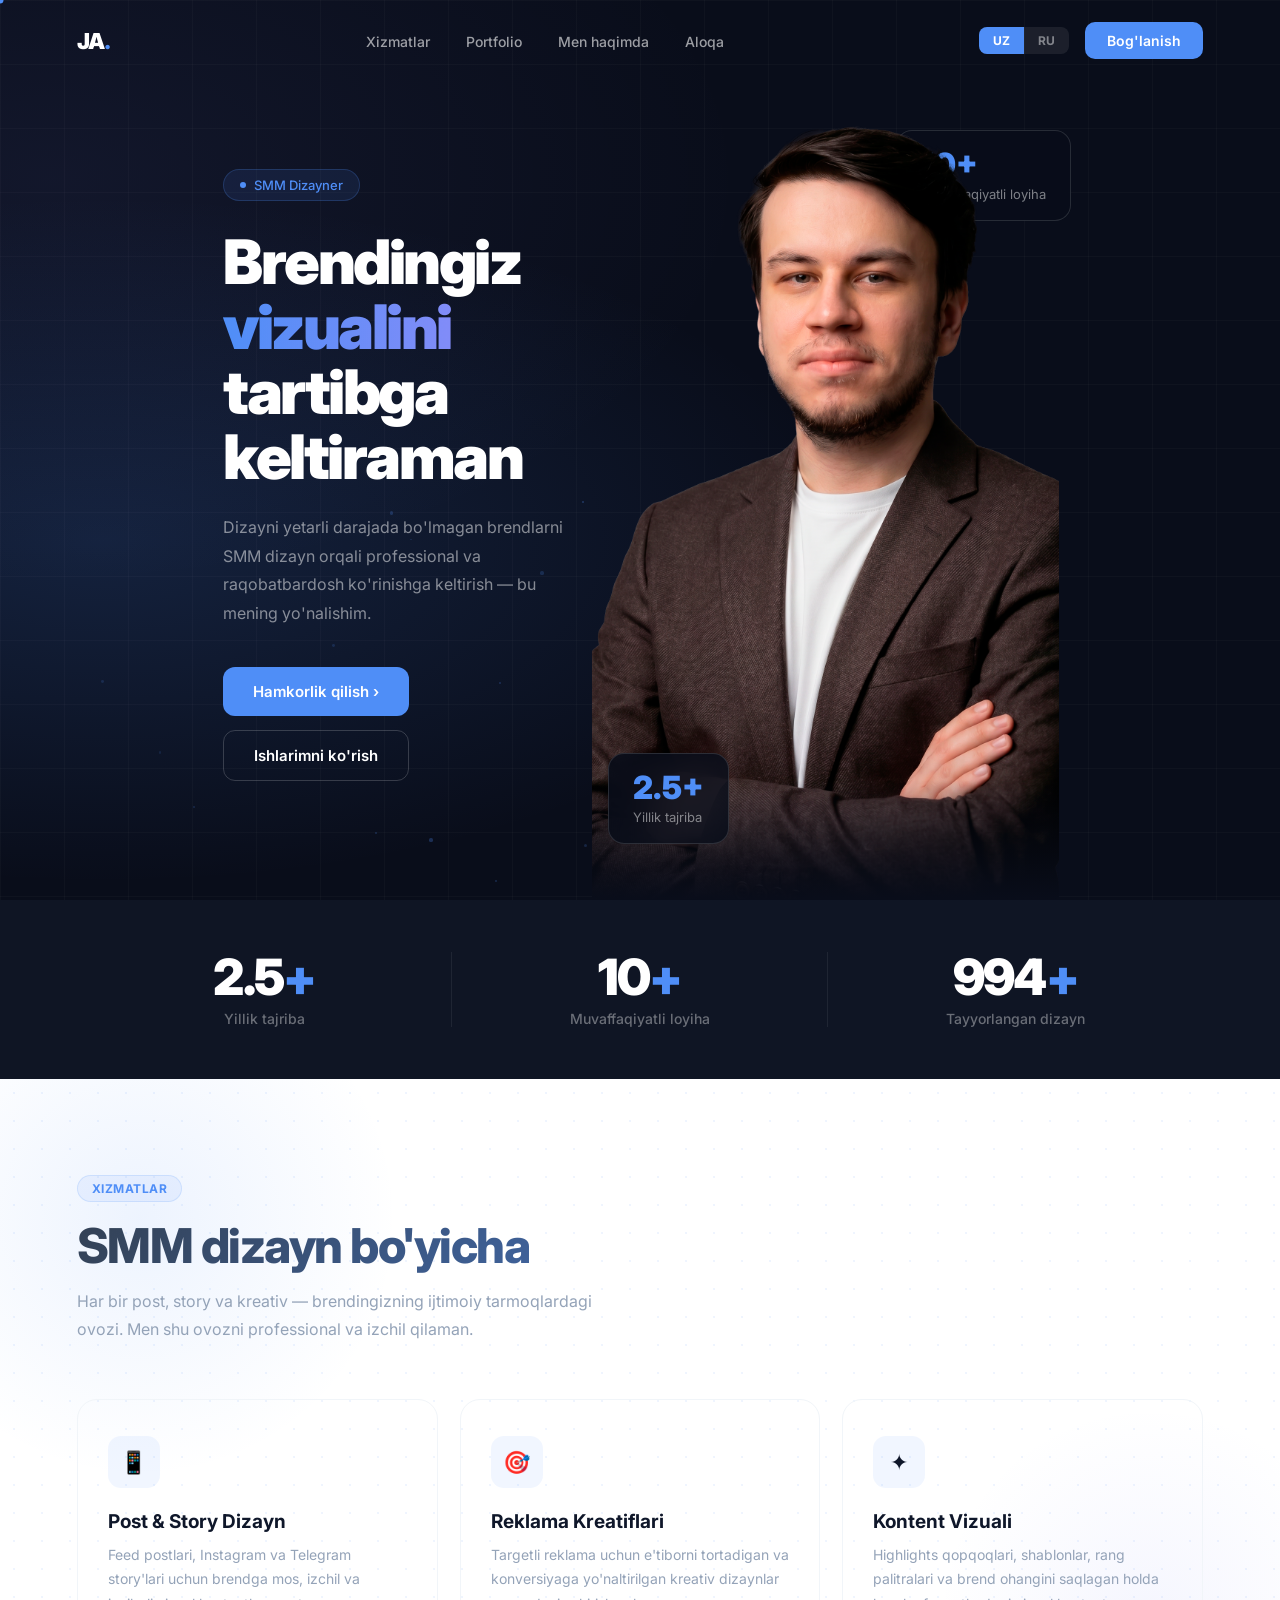
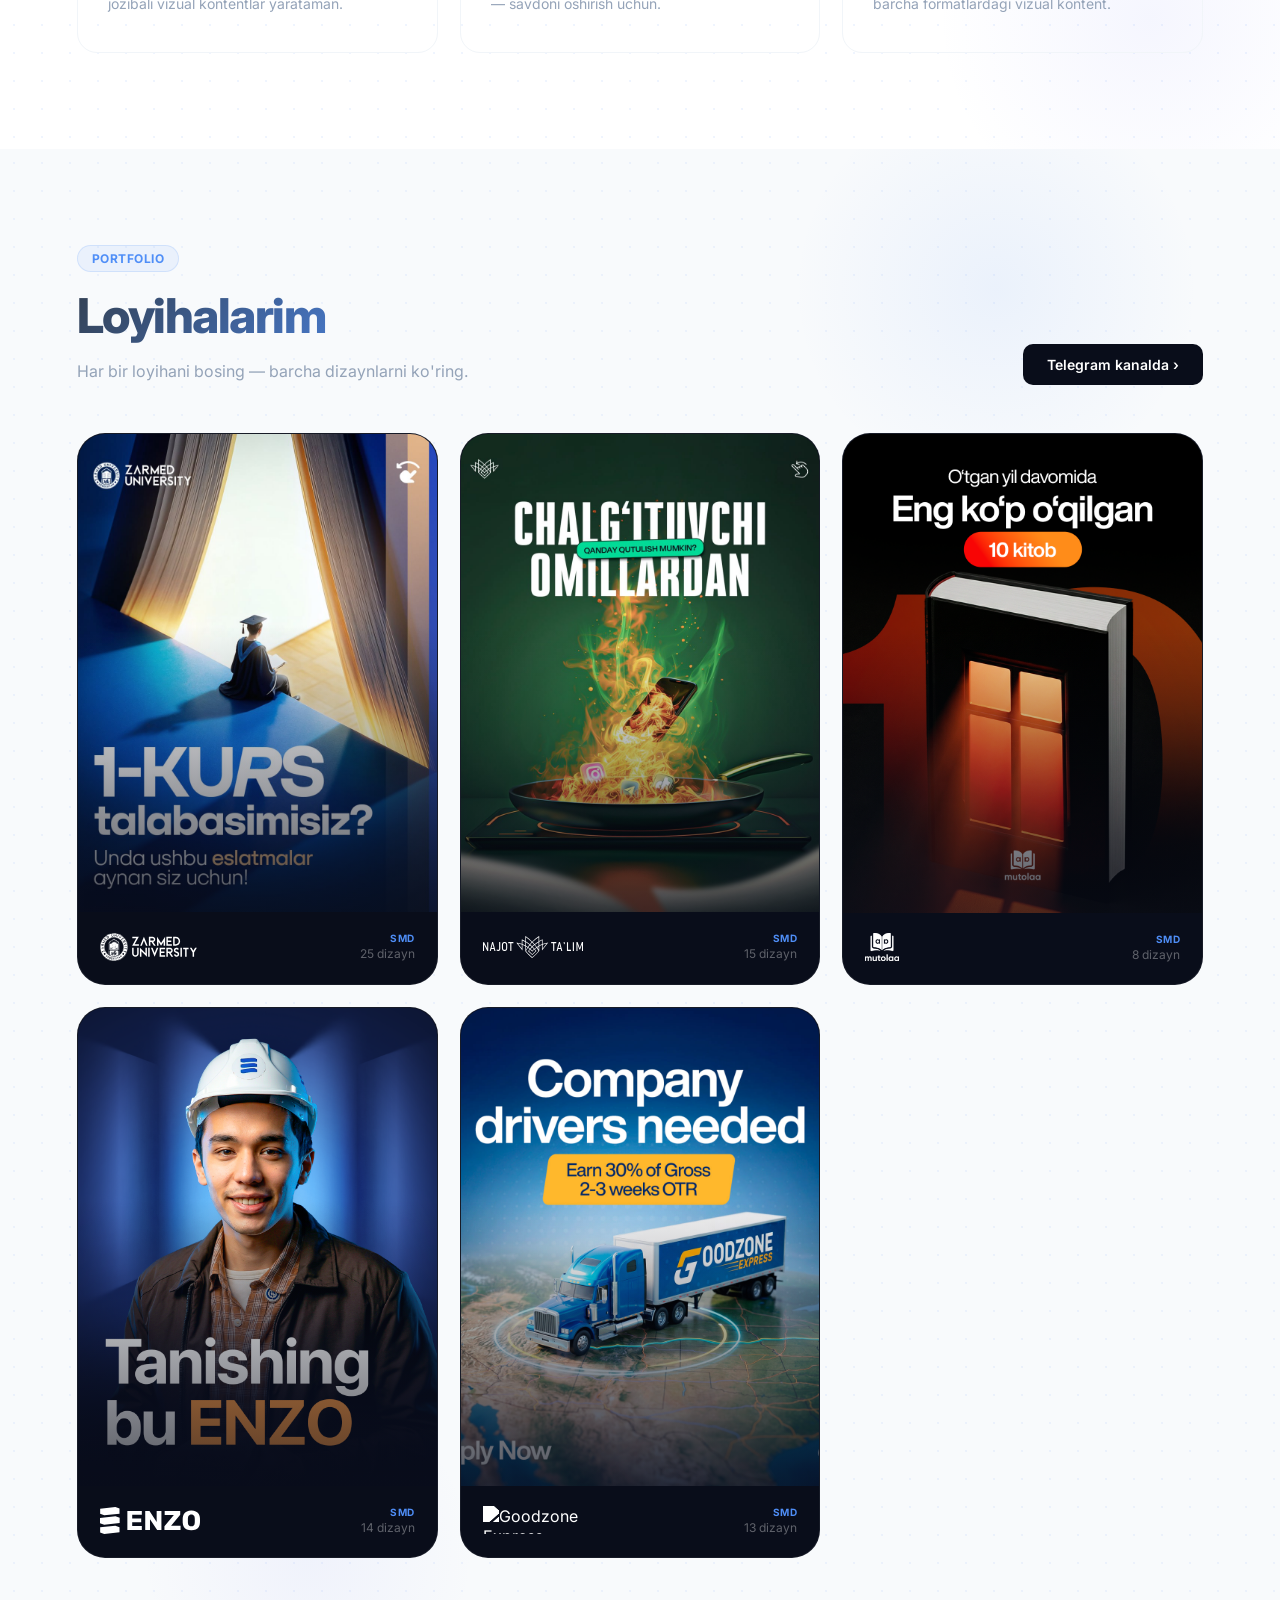
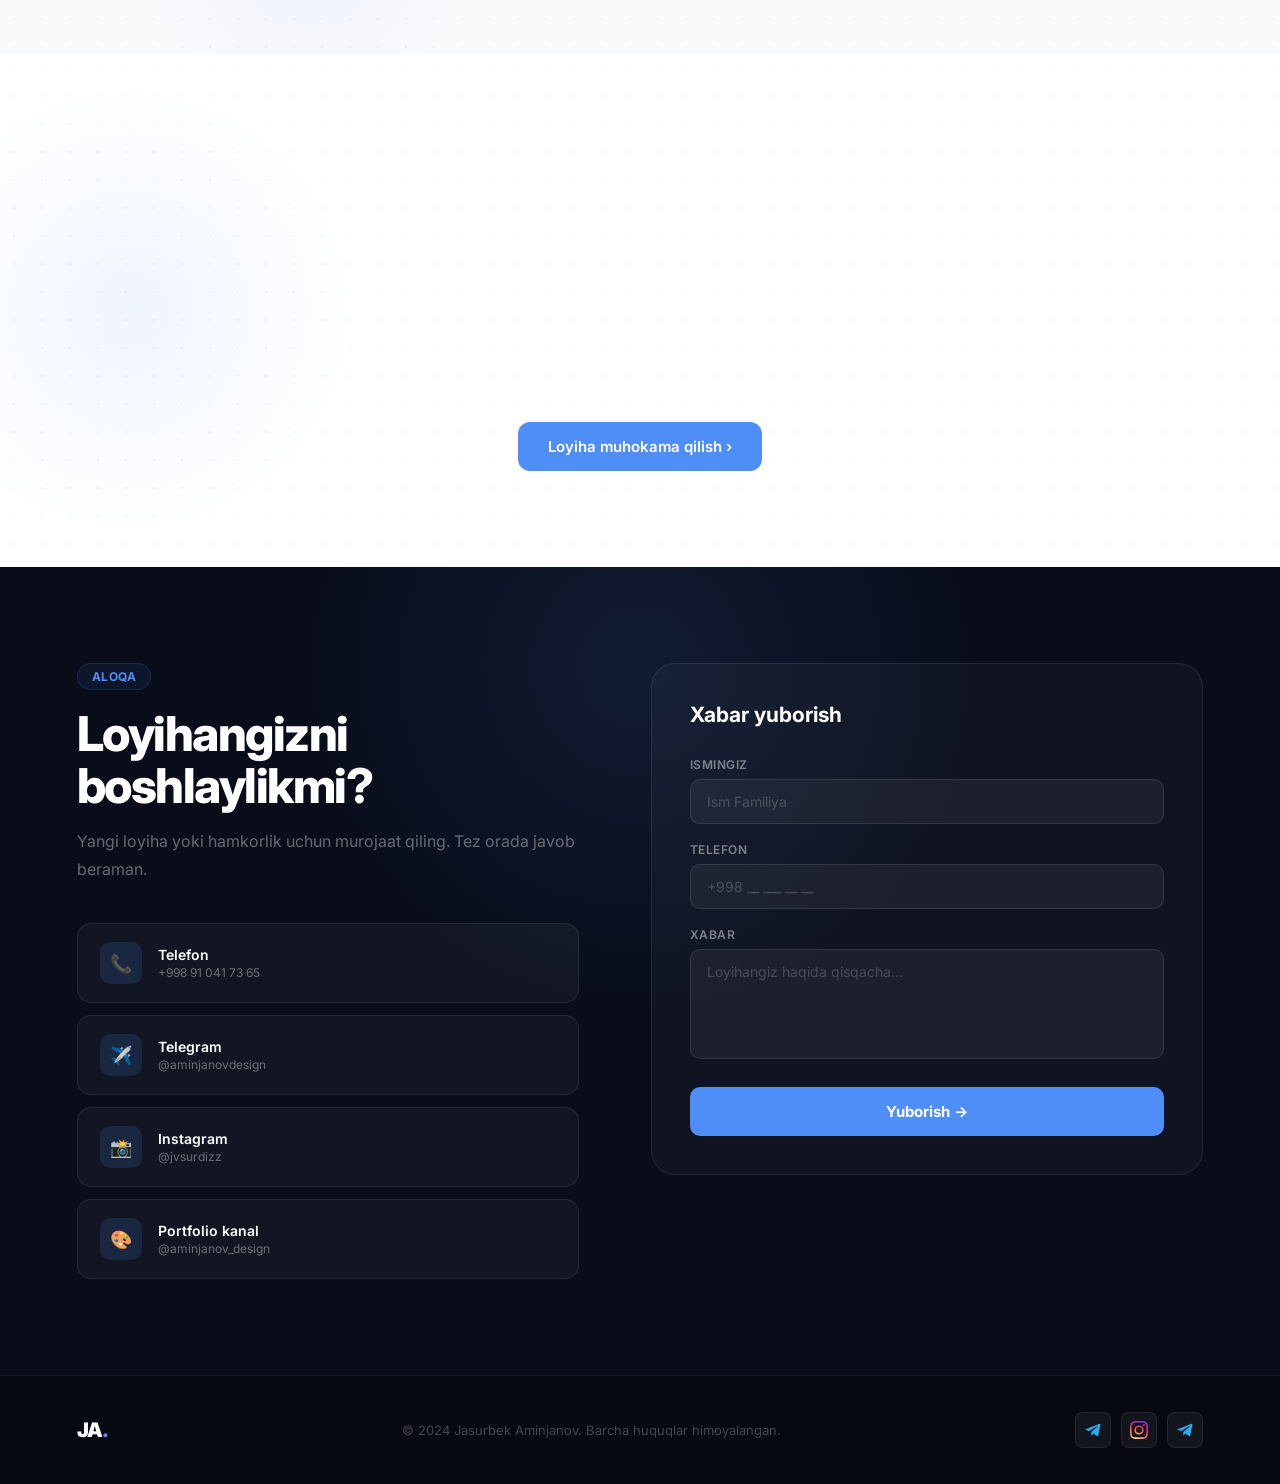
==== index.html @ 71254a17 "Initial commit" ====
<!DOCTYPE html>
<html lang="uz">
<head>
  <meta charset="UTF-8">
  <meta name="viewport" content="width=device-width, initial-scale=1.0">
  <title>Jasurbek Aminjanov — SMM Dizayner</title>
  <meta name="description" content="Jasurbek Aminjanov — SMM dizayn mutaxassisi. Brendingizning vizual sifatini professional bosqichga olib chiqaman.">
  <link rel="preconnect" href="https://fonts.googleapis.com">
  <link rel="preconnect" href="https://fonts.gstatic.com" crossorigin>
  <link href="https://fonts.googleapis.com/css2?family=Inter:wght@300;400;500;600;700;800;900&display=swap" rel="stylesheet">
  <style>
    *, *::before, *::after { margin: 0; padding: 0; box-sizing: border-box; }
    :root {
      --dark:   #090d1a;
      --dark2:  #0f1524;
      --dark3:  #1a2035;
      --acc:    #4f8ef7;
      --acc2:   #818cf8;
      --white:  #ffffff;
      --g50:    #f8fafc;
      --g100:   #f1f5f9;
      --g300:   #cbd5e1;
      --g400:   #94a3b8;
      --g600:   #475569;
      --g900:   #0f172a;
    }
    html { scroll-behavior: smooth; }
    body { font-family: 'Inter', sans-serif; background: var(--white); color: var(--g900); overflow-x: hidden; cursor: none; }

    /* ── CUSTOM CURSOR ── */
    .cursor-dot {
      position: fixed; width: 7px; height: 7px;
      background: var(--acc); border-radius: 50%;
      pointer-events: none; z-index: 999999;
      transform: translate(-50%,-50%);
      transition: transform .12s, opacity .2s;
    }
    .cursor-ring {
      position: fixed; width: 30px; height: 30px;
      border: 1.5px solid rgba(79,142,247,.65); border-radius: 50%;
      pointer-events: none; z-index: 999998;
      transform: translate(-50%,-50%);
      transition: width .35s cubic-bezier(.23,1,.32,1), height .35s cubic-bezier(.23,1,.32,1),
                  border-color .35s, background .35s;
    }
    .cursor-ring.hov   { width:52px; height:52px; border-color:var(--acc); background:rgba(79,142,247,.07); }
    .cursor-ring.click { width:18px; height:18px; background:rgba(79,142,247,.2); }
    .cursor-dot.hide,.cursor-ring.hide { opacity:0; }

    /* ── NAV ── */
    nav {
      position: fixed; top:0; left:0; right:0; z-index:1000;
      padding: 22px 6%; display:flex; justify-content:space-between; align-items:center;
      transition: all .35s;
    }
    nav.sc { background:rgba(9,13,26,.95); backdrop-filter:blur(24px); padding:14px 6%; border-bottom:1px solid rgba(255,255,255,.06); }
    .nav-logo { font-size:22px; font-weight:900; color:#fff; text-decoration:none; letter-spacing:-1px; }
    .nav-logo span { color:var(--acc); }
    .nav-links { display:flex; gap:36px; list-style:none; }
    .nav-links a { color:rgba(255,255,255,.6); text-decoration:none; font-size:14px; font-weight:500; transition:color .3s; cursor:none; }
    .nav-links a:hover { color:#fff; }
    .nav-r { display:flex; align-items:center; gap:16px; }
    .lw { display:flex; background:rgba(255,255,255,.08); border-radius:8px; overflow:hidden; }
    .lb { padding:6px 14px; font-size:12px; font-weight:700; color:rgba(255,255,255,.45); border:none; background:none; cursor:none; font-family:inherit; transition:all .3s; }
    .lb.on { background:var(--acc); color:#fff; }
    .nav-cta { padding:10px 22px; background:var(--acc); color:#fff; border:none; border-radius:10px; font-size:14px; font-weight:600; cursor:none; text-decoration:none; transition:all .3s; font-family:inherit; }
    .nav-cta:hover { background:#3b7de8; transform:translateY(-1px); }

    /* ── HERO ── */
    .hero {
      min-height: 100vh; background: var(--dark);
      position: relative; overflow: hidden;
      display: flex; align-items: stretch;
      justify-content: flex-start;
      padding-left: 4%;
    }
    .hglow {
      position: absolute; inset: 0; pointer-events: none; z-index: 0;
      background: radial-gradient(ellipse at 8% 60%, rgba(79,142,247,.16) 0%, transparent 45%),
                  radial-gradient(ellipse at 4% 20%, rgba(129,140,248,.08) 0%, transparent 40%);
      animation: glowShift 8s ease-in-out infinite alternate;
    }
    @keyframes glowShift { 0%{opacity:1} 100%{opacity:.7} }
    .hgrid {
      position: absolute; inset: 0; pointer-events: none; z-index: 0;
      background-image: linear-gradient(rgba(255,255,255,.022) 1px, transparent 1px),
                        linear-gradient(90deg, rgba(255,255,255,.022) 1px, transparent 1px);
      background-size: 64px 64px;
      animation: gridPan 30s linear infinite;
    }
    @keyframes gridPan { 0%{background-position:0 0} 100%{background-position:64px 64px} }

    /* Hero LEFT — text side */
    .hero-left {
      flex: 0 0 44%;
      position: relative; z-index: 3;
      display: flex; align-items: center;
      padding: 130px 2% 80px 14%;
    }
    .hero-text { position: relative; z-index: 3; width: 100%; }

    .hbadge {
      display: inline-flex; align-items: center; gap: 8px;
      padding: 7px 16px; background: rgba(79,142,247,.1);
      border: 1px solid rgba(79,142,247,.22); border-radius: 100px;
      color: var(--acc); font-size: 13px; font-weight: 500; margin-bottom: 28px;
      animation: badgeIn .8s cubic-bezier(.23,1,.32,1) both;
    }
    @keyframes badgeIn { from{opacity:0;transform:translateY(-14px)} to{opacity:1;transform:translateY(0)} }
    .hbadge .dot { width:6px; height:6px; background:var(--acc); border-radius:50%; animation:blink 2s infinite; }
    @keyframes blink { 0%,100%{opacity:1} 50%{opacity:.35} }

    .htitle {
      font-size: clamp(38px, 4.8vw, 70px); font-weight: 900; color: #fff;
      line-height: 1.06; letter-spacing: -2.5px; margin-bottom: 24px;
      animation: titleIn 1s cubic-bezier(.23,1,.32,1) .15s both;
    }
    @keyframes titleIn { from{opacity:0;transform:translateY(24px)} to{opacity:1;transform:translateY(0)} }
    .htitle .hl {
      background: linear-gradient(90deg, var(--acc), var(--acc2), var(--acc));
      background-size: 200%; -webkit-background-clip:text; -webkit-text-fill-color:transparent; background-clip:text;
      animation: shimmer 4s linear infinite;
    }
    @keyframes shimmer { 0%{background-position:0%} 100%{background-position:200%} }

    .hsub {
      font-size: 16px; color: rgba(255,255,255,.5); line-height: 1.78;
      max-width: 430px; margin-bottom: 40px;
      animation: titleIn 1s cubic-bezier(.23,1,.32,1) .3s both;
    }
    .hbtns { display:flex; gap:14px; flex-wrap:wrap; animation:titleIn 1s cubic-bezier(.23,1,.32,1) .45s both; }

    .bp { padding:15px 30px; background:var(--acc); color:#fff; border:none; border-radius:12px; font-size:15px; font-weight:600; cursor:none; text-decoration:none; display:inline-flex; align-items:center; gap:8px; transition:all .3s; font-family:inherit; }
    .bp:hover { background:#3b7de8; transform:translateY(-2px); box-shadow:0 16px 40px rgba(79,142,247,.3); }
    .bs { padding:15px 30px; background:transparent; color:#fff; border:1px solid rgba(255,255,255,.18); border-radius:12px; font-size:15px; font-weight:600; cursor:none; text-decoration:none; display:inline-flex; align-items:center; gap:8px; transition:all .3s; font-family:inherit; }
    .bs:hover { border-color:rgba(255,255,255,.45); background:rgba(255,255,255,.04); }

    /* Hero RIGHT — contained photo */
    .hero-right {
      flex: 0 0 38%;
      position: relative;
      animation: photoIn 1.2s cubic-bezier(.23,1,.32,1) .1s both;
      overflow: visible;
    }
    @keyframes photoIn { from{opacity:0;transform:scale(1.03)} to{opacity:1;transform:scale(1)} }

    .hero-right .hr-img {
      position: absolute;
      inset: 14% 0 0 0;
      width: 100%; height: 86%;
      object-fit: cover;
      object-position: top center;
      display: block;
      z-index: 3;
    }
    /* Soft bottom blend */
    .hr-fade-bottom {
      position: absolute; bottom:0; left:0; right:0; height:120px; z-index:3;
      background: linear-gradient(to top, var(--dark) 0%, transparent 100%);
      pointer-events: none;
    }

    /* Floating info cards */
    .fc {
      position: absolute; z-index: 4;
      background: rgba(9,13,26,.88); backdrop-filter:blur(20px);
      border:1px solid rgba(255,255,255,.13); border-radius:16px;
      padding:18px 24px; color:#fff;
    }
    .fc .fn { font-size:32px; font-weight:900; color:var(--acc); line-height:1; }
    .fc .fl { font-size:13px; color:rgba(255,255,255,.48); margin-top:5px; }
    /* fc1 — pastki chap, odam oldida */
    .fc1 { bottom:56px; left:16px; z-index:4; animation:fcFloat 5s ease-in-out infinite; }
    /* fc2 — odam orqasida, o'ng tomonda */
    .fc2 { top:130px; right:-12px; z-index:2; animation:fcFloat 5s ease-in-out 2.5s infinite; }
    @keyframes fcFloat { 0%,100%{transform:translateY(0)} 50%{transform:translateY(-10px)} }

    /* Particles */
    .hparticle { position:absolute; border-radius:50%; pointer-events:none; z-index:1; background:var(--acc); animation:particleFloat linear infinite; }
    @keyframes particleFloat { 0%{transform:translateY(0);opacity:.35} 50%{transform:translateY(-60px);opacity:.1} 100%{transform:translateY(-110px);opacity:0} }

    /* ── STATS ── */
    .stats { background:var(--dark2); padding:52px 6%; }
    .stats-in { max-width:1360px; margin:0 auto; display:grid; grid-template-columns:repeat(3,1fr); gap:0; text-align:center; }
    .st { border-right:1px solid rgba(255,255,255,.07); padding:0 20px; }
    .st:last-child { border-right:none; }
    .stn { font-size:50px; font-weight:900; color:#fff; letter-spacing:-2px; line-height:1; }
    .stn span { color:var(--acc); }
    .stl { font-size:14px; color:rgba(255,255,255,.38); margin-top:8px; font-weight:500; }

    /* ── SECTION BASE ── */
    .stag { display:inline-block; padding:5px 14px; background:rgba(79,142,247,.08); color:var(--acc); border-radius:100px; font-size:12px; font-weight:700; margin-bottom:18px; border:1px solid rgba(79,142,247,.16); text-transform:uppercase; letter-spacing:.5px; }
    .stitle { font-size:clamp(28px,3.8vw,48px); font-weight:800; color:var(--g900); letter-spacing:-1.5px; line-height:1.1; margin-bottom:14px; }
    .ssub { font-size:16px; color:var(--g400); max-width:520px; line-height:1.75; margin-bottom:56px; }

    /* Gradient headings on light sections */
    .services .stitle,
    .portfolio .stitle,
    .about .stitle {
      background: linear-gradient(130deg, #334155 0%, var(--acc) 100%);
      -webkit-background-clip: text; -webkit-text-fill-color: transparent; background-clip: text;
      display: block;
    }

    /* ── SERVICES ── */
    .services {
      padding:96px 6%; position:relative; overflow:hidden;
      background-color: var(--white);
      background-image: radial-gradient(rgba(79,142,247,.09) 1px, transparent 1px);
      background-size: 28px 28px;
    }
    .services::before {
      content:''; position:absolute; top:-140px; left:-140px; pointer-events:none;
      width:560px; height:560px; border-radius:50%;
      background:radial-gradient(circle, rgba(79,142,247,.1) 0%, transparent 65%);
      animation:lightOrb 14s ease-in-out infinite alternate;
    }
    .services::after {
      content:''; position:absolute; bottom:-100px; right:-100px; pointer-events:none;
      width:460px; height:460px; border-radius:50%;
      background:radial-gradient(circle, rgba(129,140,248,.08) 0%, transparent 65%);
      animation:lightOrb 14s ease-in-out 5s infinite alternate-reverse;
    }
    @keyframes lightOrb { 0%{transform:translate(0,0)} 100%{transform:translate(28px,18px)} }
    .svc-in { max-width:1360px; margin:0 auto; position:relative; z-index:1; }
    .svc-grid { display:grid; grid-template-columns:repeat(3,1fr); gap:22px; }
    .svc-card { padding:36px 30px; border:1px solid var(--g100); border-radius:20px; position:relative; overflow:hidden; transition:all .35s; }
    .svc-card::after { content:''; position:absolute; top:0; left:0; right:0; height:3px; background:linear-gradient(90deg,var(--acc),var(--acc2)); opacity:0; transition:opacity .35s; }
    .svc-card:hover { border-color:var(--g300); transform:translateY(-5px); box-shadow:0 24px 64px rgba(0,0,0,.07); }
    .svc-card:hover::after { opacity:1; }
    .svc-icon { width:52px; height:52px; border-radius:13px; background:rgba(79,142,247,.08); display:flex; align-items:center; justify-content:center; margin-bottom:22px; font-size:22px; }
    .svc-name { font-size:19px; font-weight:700; color:var(--g900); margin-bottom:10px; }
    .svc-desc { font-size:14px; color:var(--g400); line-height:1.75; }

    /* ── PORTFOLIO ── */
    .portfolio {
      padding:96px 6%; position:relative; overflow:hidden;
      background-color: var(--g50);
      background-image: radial-gradient(rgba(79,142,247,.08) 1px, transparent 1px);
      background-size: 28px 28px;
    }
    .portfolio::before {
      content:''; position:absolute; top:-80px; right:5%; pointer-events:none;
      width:440px; height:440px; border-radius:50%;
      background:radial-gradient(circle, rgba(79,142,247,.08) 0%, transparent 65%);
      animation:lightOrb 16s ease-in-out 2s infinite alternate;
    }
    .portfolio::after {
      content:''; position:absolute; bottom:-80px; left:10%; pointer-events:none;
      width:360px; height:360px; border-radius:50%;
      background:radial-gradient(circle, rgba(129,140,248,.07) 0%, transparent 65%);
      animation:lightOrb 16s ease-in-out 7s infinite alternate-reverse;
    }
    .port-in { max-width:1360px; margin:0 auto; position:relative; z-index:1; }
    .port-head { display:flex; justify-content:space-between; align-items:flex-end; margin-bottom:48px; flex-wrap:wrap; gap:20px; }
    .port-head .ssub { margin-bottom:0; }
    .port-ext { display:inline-flex; align-items:center; gap:8px; padding:12px 24px; background:var(--dark); color:#fff; border-radius:10px; text-decoration:none; font-size:14px; font-weight:600; transition:all .3s; white-space:nowrap; cursor:none; }
    .port-ext:hover { background:var(--acc); transform:translateY(-2px); }
    .proj-grid { display:grid; grid-template-columns:repeat(3,1fr); gap:22px; }
    .proj-card { background:var(--dark); border-radius:28px; overflow:hidden; cursor:none; transition:all .35s; border:1px solid rgba(255,255,255,.06); display:flex; flex-direction:column; }
    .proj-card:hover { transform:translateY(-6px); box-shadow:0 28px 70px rgba(0,0,0,.25); border-color:rgba(79,142,247,.25); }
    .proj-thumb { width:100%; aspect-ratio:3/4; overflow:hidden; position:relative; background:var(--dark3); }
    .proj-thumb img { width:100%; height:100%; object-fit:cover; transition:transform .5s; }
    .proj-card:hover .proj-thumb img { transform:scale(1.06); }
    .proj-thumb-overlay { position:absolute; inset:0; background:linear-gradient(to top,rgba(9,13,26,.7) 0%,transparent 60%); }
    .proj-info { padding:20px 22px 22px; display:flex; align-items:center; justify-content:space-between; }
    .proj-logo-wrap { display:flex; align-items:center; gap:12px; flex:1; min-width:0; }
    .proj-logo-img { height:28px; width:auto; max-width:100px; object-fit:contain; filter:brightness(0) invert(1); flex-shrink:0; }
    .proj-logo-txt { font-size:13px; font-weight:800; color:#fff; letter-spacing:.5px; text-transform:uppercase; }
    .proj-meta { text-align:right; flex-shrink:0; }
    .proj-cat { font-size:10px; font-weight:700; color:var(--acc); text-transform:uppercase; letter-spacing:.5px; }
    .proj-count { font-size:12px; color:rgba(255,255,255,.35); margin-top:2px; }
    .proj-view-btn { position:absolute; top:50%; left:50%; transform:translate(-50%,-50%) scale(0); background:rgba(255,255,255,.15); backdrop-filter:blur(12px); border:1.5px solid rgba(255,255,255,.35); color:#fff; padding:12px 28px; border-radius:50px; font-size:14px; font-weight:700; transition:all .3s; white-space:nowrap; pointer-events:none; letter-spacing:.3px; }
    .proj-card:hover .proj-view-btn { transform:translate(-50%,-50%) scale(1); }

    /* ── MODAL ── */
    .modal-overlay { position:fixed; inset:0; z-index:9000; background:rgba(5,8,18,.97); backdrop-filter:blur(8px); display:none; flex-direction:column; overflow:hidden; }
    .modal-overlay.open { display:flex; }
    .modal-header { display:flex; align-items:center; justify-content:space-between; padding:20px 32px; border-bottom:1px solid rgba(255,255,255,.07); flex-shrink:0; background:rgba(9,13,26,.9); }
    .modal-logo-wrap { display:flex; align-items:center; gap:16px; }
    .modal-logo-img { height:32px; width:auto; max-width:140px; object-fit:contain; filter:brightness(0) invert(1); }
    .modal-title-sub { font-size:12px; color:var(--g400); margin-top:2px; }
    .modal-close { width:40px; height:40px; background:rgba(255,255,255,.07); border:none; border-radius:10px; color:rgba(255,255,255,.7); font-size:20px; cursor:none; display:flex; align-items:center; justify-content:center; transition:all .3s; font-family:inherit; }
    .modal-close:hover { background:rgba(255,255,255,.12); color:#fff; }
    .modal-body { flex:1; overflow-y:auto; padding:28px 32px; }
    .modal-grid { display:grid; grid-template-columns:repeat(auto-fill,minmax(280px,1fr)); gap:14px; }
    .modal-img-wrap { border-radius:12px; overflow:hidden; cursor:none; background:var(--dark3); aspect-ratio:1/1; }
    .modal-img-wrap img { width:100%; height:100%; object-fit:cover; transition:transform .4s; }
    .modal-img-wrap:hover img { transform:scale(1.04); }

    /* ── LIGHTBOX ── */
    .lightbox { position:fixed; inset:0; z-index:9999; background:rgba(0,0,0,.96); display:none; align-items:center; justify-content:center; }
    .lightbox.open { display:flex; }
    .lb-img { max-width:90vw; max-height:90vh; object-fit:contain; border-radius:8px; }
    .lb-close { position:absolute; top:20px; right:20px; width:44px; height:44px; background:rgba(255,255,255,.1); border:none; border-radius:10px; color:#fff; font-size:22px; cursor:none; display:flex; align-items:center; justify-content:center; transition:background .3s; }
    .lb-close:hover { background:rgba(255,255,255,.2); }
    .lb-nav { position:absolute; top:50%; transform:translateY(-50%); width:48px; height:48px; background:rgba(255,255,255,.1); border:none; border-radius:50%; color:#fff; font-size:20px; cursor:none; display:flex; align-items:center; justify-content:center; transition:background .3s; }
    .lb-nav:hover { background:rgba(79,142,247,.4); }
    .lb-prev { left:20px; } .lb-next { right:20px; }

    /* ── ABOUT ── */
    .about {
      padding:96px 6%; position:relative; overflow:hidden;
      background-color: var(--white);
      background-image: radial-gradient(rgba(79,142,247,.09) 1px, transparent 1px);
      background-size: 28px 28px;
    }
    .about::before {
      content:''; position:absolute; top:50%; left:-120px; transform:translateY(-50%); pointer-events:none;
      width:500px; height:500px; border-radius:50%;
      background:radial-gradient(circle, rgba(79,142,247,.09) 0%, transparent 65%);
      animation:lightOrb 13s ease-in-out 1s infinite alternate;
    }
    .about-in {
      max-width: 1200px; margin: 0 auto; position: relative; z-index: 1;
      display: grid; grid-template-columns: 1fr 1fr;
      gap: 40px 72px; align-items: start;
    }
    .about-left { text-align: left; }
    .about-left .stag { margin-bottom: 18px; }
    .about-left .ssub { margin-bottom: 0; color: var(--g400); font-size: 16px; line-height: 1.75; }
    .about-right { text-align: left; }
    .about-cta { grid-column: 1 / -1; text-align: center; padding-top: 8px; }
    .alist { list-style: none; display: flex; flex-direction: column; gap: 14px; }
    .alist li { display: flex; align-items: center; gap: 12px; font-size: 15px; color: var(--g600); font-weight: 500; text-align: left; }
    .alist li::before { content: ''; width: 7px; height: 7px; border-radius: 50%; background: var(--acc); flex-shrink: 0; }

    /* ── CONTACT ── */
    .contact { padding:96px 6%; background:var(--dark); position:relative; overflow:hidden; }
    .contact::before { content:''; position:absolute; top:-250px; left:50%; transform:translateX(-50%); width:700px; height:700px; background:radial-gradient(circle,rgba(79,142,247,.11) 0%,transparent 70%); pointer-events:none; }
    .contact-in { max-width:1360px; margin:0 auto; position:relative; z-index:2; }
    .con-grid { display:grid; grid-template-columns:1fr 1.1fr; gap:72px; align-items:start; }
    .con-left .stitle { color:#fff; }
    .con-left .ssub { color:rgba(255,255,255,.38); margin-bottom:40px; }
    .clinks { display:flex; flex-direction:column; gap:12px; }
    .clink { display:flex; align-items:center; gap:16px; padding:18px 22px; background:rgba(255,255,255,.04); border:1px solid rgba(255,255,255,.08); border-radius:14px; text-decoration:none; color:#fff; transition:all .3s; cursor:none; }
    .clink:hover { background:rgba(79,142,247,.1); border-color:rgba(79,142,247,.28); transform:translateX(4px); }
    .clink-i { width:42px; height:42px; border-radius:10px; background:rgba(79,142,247,.14); display:flex; align-items:center; justify-content:center; font-size:18px; flex-shrink:0; }
    .clink-t { font-size:14px; font-weight:600; }
    .clink-v { font-size:12px; color:rgba(255,255,255,.38); margin-top:2px; }
    .cform { background:rgba(255,255,255,.03); border:1px solid rgba(255,255,255,.08); border-radius:24px; padding:38px; }
    .cf-title { font-size:21px; font-weight:700; color:#fff; margin-bottom:30px; }
    .fg { margin-bottom:18px; }
    .fl-l { display:block; font-size:12px; font-weight:600; color:rgba(255,255,255,.45); margin-bottom:7px; text-transform:uppercase; letter-spacing:.5px; }
    .fi { width:100%; padding:13px 16px; background:rgba(255,255,255,.05); border:1px solid rgba(255,255,255,.1); border-radius:10px; color:#fff; font-size:14px; font-family:inherit; outline:none; transition:border-color .3s; }
    .fi:focus { border-color:var(--acc); }
    .fi::placeholder { color:rgba(255,255,255,.2); }
    textarea.fi { resize:none; height:110px; }
    .fsub { width:100%; padding:15px; background:var(--acc); color:#fff; border:none; border-radius:10px; font-size:15px; font-weight:700; cursor:none; font-family:inherit; transition:all .3s; margin-top:6px; }
    .fsub:hover { background:#3b7de8; transform:translateY(-1px); }

    /* ── FOOTER ── */
    footer { background:#060910; padding:36px 6%; border-top:1px solid rgba(255,255,255,.05); }
    .foot-in { max-width:1360px; margin:0 auto; display:flex; justify-content:space-between; align-items:center; }
    .foot-logo { font-size:20px; font-weight:900; color:#fff; letter-spacing:-1px; }
    .foot-logo span { color:var(--acc); }
    .foot-copy { font-size:13px; color:rgba(255,255,255,.25); }
    .foot-soc { display:flex; gap:10px; }
    .soc-btn { width:36px; height:36px; background:rgba(255,255,255,.05); border:1px solid rgba(255,255,255,.08); border-radius:8px; display:flex; align-items:center; justify-content:center; color:rgba(255,255,255,.45); text-decoration:none; font-size:15px; transition:all .3s; cursor:none; }
    .soc-btn:hover { background:rgba(79,142,247,.15); color:var(--acc); border-color:rgba(79,142,247,.3); }

    /* ── REVEAL ── */
    .rv { opacity:0; transform:translateY(32px); transition:opacity .75s cubic-bezier(.23,1,.32,1), transform .75s cubic-bezier(.23,1,.32,1); }
    .rv.vs { opacity:1; transform:translateY(0); }
    .d1{transition-delay:.12s} .d2{transition-delay:.24s} .d3{transition-delay:.36s}

    /* ── RESPONSIVE ── */
    @media(max-width:1024px) {
      .hero { display:block; }
      .hero-left { padding:130px 6% 80px; min-height:100vh; display:flex; align-items:center; }
      .hero-right { display:none; }
      .proj-grid { grid-template-columns:repeat(2,1fr); }
    }
    @media(max-width:768px) {
      .nav-links { display:none; }
      .stats-in { grid-template-columns:1fr; gap:24px; }
      .st { border-right:none; border-bottom:1px solid rgba(255,255,255,.07); padding-bottom:24px; }
      .st:last-child { border-bottom:none; }
      .svc-grid { grid-template-columns:1fr; }
      .proj-grid { grid-template-columns:1fr; }
      .port-head { flex-direction:column; align-items:flex-start; }
      .about-in { grid-template-columns: 1fr; }
      .about-cta { grid-column: 1; }
      .con-grid { grid-template-columns:1fr; gap:48px; }
      .modal-grid { grid-template-columns:repeat(2,1fr); }
      .foot-in { flex-direction:column; gap:18px; text-align:center; }
    }
    @media(max-width:480px) {
      .modal-grid { grid-template-columns:1fr; }
      .modal-body { padding:20px 16px; }
      .modal-header { padding:16px; }
    }
  </style>
</head>
<body>

<div class="cursor-dot"  id="cursorDot"></div>
<div class="cursor-ring" id="cursorRing"></div>

<!-- ── NAV ── -->
<nav id="nav">
  <a href="#" class="nav-logo">JA<span>.</span></a>
  <ul class="nav-links">
    <li><a href="#services"  data-k="n_svc">Xizmatlar</a></li>
    <li><a href="#portfolio" data-k="n_port">Portfolio</a></li>
    <li><a href="#about"     data-k="n_about">Men haqimda</a></li>
    <li><a href="#contact"   data-k="n_con">Aloqa</a></li>
  </ul>
  <div class="nav-r">
    <div class="lw">
      <button class="lb on" onclick="setLang('uz')">UZ</button>
      <button class="lb"    onclick="setLang('ru')">RU</button>
    </div>
    <a href="#contact" class="nav-cta" data-k="n_cta">Bog'lanish</a>
  </div>
</nav>

<!-- ── HERO ── -->
<section class="hero" id="home">
  <div class="hglow"></div>
  <div class="hgrid"></div>

  <!-- LEFT: text content -->
  <div class="hero-left">
    <div class="hero-text">
      <div class="hbadge"><span class="dot"></span><span data-k="badge">SMM Dizayner</span></div>
      <h1 class="htitle">
        <span data-k="ht1">Brendingiz</span><br>
        <span class="hl" data-k="ht2">vizualini</span><br>
        <span data-k="ht3">tartibga</span><br>
        <span data-k="ht4">keltiraman</span>
      </h1>
      <p class="hsub" data-k="hsub">
        Dizayni yetarli darajada bo'lmagan brendlarni SMM dizayn orqali professional va raqobatbardosh ko'rinishga keltirish — bu mening yo'nalishim.
      </p>
      <div class="hbtns">
        <a href="#contact"   class="bp" data-k="hcta1">Hamkorlik qilish ›</a>
        <a href="#portfolio" class="bs" data-k="hcta2">Ishlarimni ko'rish</a>
      </div>
    </div>
  </div>

  <!-- RIGHT: contained photo -->
  <div class="hero-right">
    <img class="hr-img" src="Rasm/Jasur Aminjanov.png" alt="Jasurbek Aminjanov">
    <div class="hr-fade-bottom"></div>
    <!-- Floating stat cards -->
    <div class="fc fc1">
      <div class="fn">2.5+</div>
      <div class="fl" data-k="fc1">Yillik tajriba</div>
    </div>
    <div class="fc fc2">
      <div class="fn">10+</div>
      <div class="fl" data-k="fc2">Muvaffaqiyatli loyiha</div>
    </div>
  </div>

</section>

<!-- ── STATS ── -->
<section class="stats">
  <div class="stats-in">
    <div class="st rv">
      <div class="stn" data-count="2.5" data-float="1">2.5<span>+</span></div>
      <div class="stl" data-k="s1">Yillik tajriba</div>
    </div>
    <div class="st rv d1">
      <div class="stn" data-count="10">10<span>+</span></div>
      <div class="stl" data-k="s2">Muvaffaqiyatli loyiha</div>
    </div>
    <div class="st rv d2">
      <div class="stn" data-count="1000">1000<span>+</span></div>
      <div class="stl" data-k="s3">Tayyorlangan dizayn</div>
    </div>
  </div>
</section>

<!-- ── SERVICES ── -->
<section class="services" id="services">
  <div class="svc-in">
    <div class="rv">
      <span class="stag" data-k="vtag">Xizmatlar</span>
      <h2 class="stitle" data-k="vtitle">SMM dizayn bo'yicha</h2>
      <p class="ssub" data-k="vsub">Har bir post, story va kreativ — brendingizning ijtimoiy tarmoqlardagi ovozi. Men shu ovozni professional va izchil qilaman.</p>
    </div>
    <div class="svc-grid">
      <div class="svc-card rv d1">
        <div class="svc-icon">📱</div>
        <div class="svc-name" data-k="v1n">Post & Story Dizayn</div>
        <p class="svc-desc" data-k="v1d">Feed postlari, Instagram va Telegram story'lari uchun brendga mos, izchil va jozibali vizual kontentlar yarataman.</p>
      </div>
      <div class="svc-card rv d2">
        <div class="svc-icon">🎯</div>
        <div class="svc-name" data-k="v2n">Reklama Kreatiflari</div>
        <p class="svc-desc" data-k="v2d">Targetli reklama uchun e'tiborni tortadigan va konversiyaga yo'naltirilgan kreativ dizaynlar — savdoni oshirish uchun.</p>
      </div>
      <div class="svc-card rv d3">
        <div class="svc-icon">✦</div>
        <div class="svc-name" data-k="v3n">Kontent Vizuali</div>
        <p class="svc-desc" data-k="v3d">Highlights qopqoqlari, shablonlar, rang palitralari va brend ohangini saqlagan holda barcha formatlardagi vizual kontent.</p>
      </div>
    </div>
  </div>
</section>

<!-- ── PORTFOLIO ── -->
<section class="portfolio" id="portfolio">
  <div class="port-in">
    <div class="port-head rv">
      <div>
        <span class="stag" data-k="ptag">Portfolio</span>
        <h2 class="stitle" data-k="ptitle">Loyihalarim</h2>
        <p class="ssub" data-k="psub">Har bir loyihani bosing — barcha dizaynlarni ko'ring.</p>
      </div>
      <a href="https://t.me/aminjanov_design" target="_blank" class="port-ext" data-k="pext">Telegram kanalda ›</a>
    </div>
    <div class="proj-grid rv">

      <div class="proj-card" onclick="openProject('zarmed')">
        <div class="proj-thumb">
          <img src="Zarmed University/1.jpg" alt="Zarmed University" loading="lazy">
          <div class="proj-thumb-overlay"></div>
          <div class="proj-view-btn" data-k="pbtn">Ko'rish →</div>
        </div>
        <div class="proj-info">
          <div class="proj-logo-wrap">
            <img class="proj-logo-img" src="Zarmed University/logo.svg" alt="Zarmed University">
          </div>
          <div class="proj-meta">
            <div class="proj-cat">SMD</div>
            <div class="proj-count">25 dizayn</div>
          </div>
        </div>
      </div>

      <div class="proj-card" onclick="openProject('najot')">
        <div class="proj-thumb">
          <img src="Najot Ta'lim/1.jpg" alt="Najot Ta'lim" loading="lazy">
          <div class="proj-thumb-overlay"></div>
          <div class="proj-view-btn" data-k="pbtn">Ko'rish →</div>
        </div>
        <div class="proj-info">
          <div class="proj-logo-wrap">
            <img class="proj-logo-img" src="Najot Ta'lim/logo.svg" alt="Najot Ta'lim">
          </div>
          <div class="proj-meta">
            <div class="proj-cat">SMD</div>
            <div class="proj-count">15 dizayn</div>
          </div>
        </div>
      </div>

      <div class="proj-card" onclick="openProject('mutolaa')">
        <div class="proj-thumb">
          <img src="Mutolaa/Artboard 1.png" alt="Mutolaa" loading="lazy">
          <div class="proj-thumb-overlay"></div>
          <div class="proj-view-btn" data-k="pbtn">Ko'rish →</div>
        </div>
        <div class="proj-info">
          <div class="proj-logo-wrap">
            <img class="proj-logo-img" src="Mutolaa/logotip.png" alt="Mutolaa">
          </div>
          <div class="proj-meta">
            <div class="proj-cat">SMD</div>
            <div class="proj-count">8 dizayn</div>
          </div>
        </div>
      </div>

      <div class="proj-card" onclick="openProject('enzo')">
        <div class="proj-thumb">
          <img src="ENZO/Artboard 1 copy 3.png" alt="ENZO" loading="lazy">
          <div class="proj-thumb-overlay"></div>
          <div class="proj-view-btn" data-k="pbtn">Ko'rish →</div>
        </div>
        <div class="proj-info">
          <div class="proj-logo-wrap">
            <img class="proj-logo-img" src="ENZO/logo.svg" alt="ENZO">
          </div>
          <div class="proj-meta">
            <div class="proj-cat">SMD</div>
            <div class="proj-count">14 dizayn</div>
          </div>
        </div>
      </div>

      <div class="proj-card" onclick="openProject('goodzone')">
        <div class="proj-thumb">
          <img src="Goodzone Express/1.jpg" alt="Goodzone Express" loading="lazy">
          <div class="proj-thumb-overlay"></div>
          <div class="proj-view-btn" data-k="pbtn">Ko'rish →</div>
        </div>
        <div class="proj-info">
          <div class="proj-logo-wrap">
            <img class="proj-logo-img" src="Goodzone Express/logo.svg" alt="Goodzone Express">
          </div>
          <div class="proj-meta">
            <div class="proj-cat">SMD</div>
            <div class="proj-count">13 dizayn</div>
          </div>
        </div>
      </div>

    </div>
  </div>
</section>

<!-- ── ABOUT ── -->
<section class="about" id="about">
  <div class="about-in">
    <!-- Chap: tag, ism, tavsif -->
    <div class="about-left rv">
      <span class="stag" data-k="atag">Men haqimda</span>
      <h2 class="stitle">Jasurbek Aminjanov</h2>
      <p class="ssub" data-k="asub">
        Men SMM dizayner bo'lib, asosiy yo'nalishim — brendlarning ijtimoiy tarmoqlardagi vizual sifatini yaxshilash. Vizual darajasi past bo'lgan loyihalarni dizayn orqali professional va raqobatbardosh ko'rinishga olib chiqish — mening kuchli tomonim.
      </p>
    </div>
    <!-- O'ng: ro'yxat -->
    <div class="about-right rv d1">
      <ul class="alist">
        <li data-k="al1">Instagram & Telegram uchun SMM dizayn</li>
        <li data-k="al2">Reklama kreatiflari va promo materiallar</li>
        <li data-k="al3">Kontent shablonlari va vizual tizim</li>
        <li data-k="al4">Brendning ijtimoiy tarmoqlardagi ovozini shakllantirish</li>
        <li data-k="al5">Natija hamda mijozlar mamnuniyatiga yo'naltirilgan yondashuv</li>
      </ul>
    </div>
    <!-- Button — ikki ustun bo'ylab markazda -->
    <div class="about-cta rv d2">
      <a href="#contact" class="bp" data-k="acta">Loyiha muhokama qilish ›</a>
    </div>
  </div>
</section>

<!-- ── CONTACT ── -->
<section class="contact" id="contact">
  <div class="contact-in">
    <div class="con-grid">
      <div class="con-left rv">
        <span class="stag" data-k="ctag">Aloqa</span>
        <h2 class="stitle" data-k="ctitle">Loyihangizni boshlaylikmi?</h2>
        <p class="ssub" data-k="csub">Yangi loyiha yoki hamkorlik uchun murojaat qiling. Tez orada javob beraman.</p>
        <div class="clinks">
          <a href="tel:+998910417365" class="clink">
            <div class="clink-i">📞</div>
            <div><div class="clink-t" data-k="cl1">Telefon</div><div class="clink-v">+998 91 041 73 65</div></div>
          </a>
          <a href="https://t.me/aminjanovdesign" target="_blank" class="clink">
            <div class="clink-i">✈️</div>
            <div><div class="clink-t">Telegram</div><div class="clink-v">@aminjanovdesign</div></div>
          </a>
          <a href="https://www.instagram.com/jvsurdizz/" target="_blank" class="clink">
            <div class="clink-i">📸</div>
            <div><div class="clink-t">Instagram</div><div class="clink-v">@jvsurdizz</div></div>
          </a>
          <a href="https://t.me/aminjanov_design" target="_blank" class="clink">
            <div class="clink-i">🎨</div>
            <div><div class="clink-t" data-k="cl2">Portfolio kanal</div><div class="clink-v">@aminjanov_design</div></div>
          </a>
        </div>
      </div>
      <div class="rv d1">
        <div class="cform">
          <div class="cf-title" data-k="cft">Xabar yuborish</div>
          <form id="cForm">
            <div class="fg">
              <label class="fl-l" data-k="cf1">Ismingiz</label>
              <input class="fi" type="text" placeholder="Ism Familiya" required>
            </div>
            <div class="fg">
              <label class="fl-l" data-k="cf2">Telefon</label>
              <input class="fi" type="tel" placeholder="+998 __ ___ __ __">
            </div>
            <div class="fg">
              <label class="fl-l" data-k="cf3">Xabar</label>
              <textarea class="fi" placeholder="Loyihangiz haqida qisqacha..."></textarea>
            </div>
            <button class="fsub" type="submit" data-k="cfsub">Yuborish →</button>
          </form>
        </div>
      </div>
    </div>
  </div>
</section>

<!-- ── FOOTER ── -->
<footer>
  <div class="foot-in">
    <div class="foot-logo">JA<span>.</span></div>
    <div class="foot-copy" data-k="fcopy">© 2024 Jasurbek Aminjanov. Barcha huquqlar himoyalangan.</div>
    <div class="foot-soc">
      <!-- Telegram -->
      <a href="https://t.me/aminjanovdesign" target="_blank" class="soc-btn" title="Telegram">
        <svg width="18" height="18" viewBox="0 0 24 24" fill="none" xmlns="http://www.w3.org/2000/svg">
          <path d="M20.665 3.717l-17.73 6.837c-1.21.486-1.203 1.161-.222 1.462l4.552 1.42 10.532-6.645c.498-.303.953-.14.579.192l-8.533 7.701-.314 4.692c.46 0 .663-.211.921-.46l2.211-2.15 4.599 3.397c.848.467 1.457.227 1.668-.785l3.019-14.228c.309-1.239-.473-1.8-1.282-1.433z" fill="#2AABEE"/>
        </svg>
      </a>
      <!-- Instagram -->
      <a href="https://www.instagram.com/jvsurdizz/" target="_blank" class="soc-btn" title="Instagram">
        <svg width="18" height="18" viewBox="0 0 24 24" xmlns="http://www.w3.org/2000/svg">
          <defs>
            <radialGradient id="ig1" cx="30%" cy="107%" r="150%">
              <stop offset="0%"  stop-color="#fdf497"/>
              <stop offset="45%" stop-color="#fd5949"/>
              <stop offset="60%" stop-color="#d6249f"/>
              <stop offset="90%" stop-color="#285AEB"/>
            </radialGradient>
          </defs>
          <path fill="url(#ig1)" d="M12 2.163c3.204 0 3.584.012 4.85.07 3.252.148 4.771 1.691 4.919 4.919.058 1.265.069 1.645.069 4.849 0 3.205-.012 3.584-.069 4.849-.149 3.225-1.664 4.771-4.919 4.919-1.266.058-1.644.07-4.85.07-3.204 0-3.584-.012-4.849-.07-3.26-.149-4.771-1.699-4.919-4.92-.058-1.265-.07-1.644-.07-4.849 0-3.204.013-3.583.07-4.849.149-3.227 1.664-4.771 4.919-4.919 1.266-.057 1.645-.069 4.849-.069zM12 0C8.741 0 8.333.014 7.053.072 2.695.272.273 2.69.073 7.052.014 8.333 0 8.741 0 12c0 3.259.014 3.668.072 4.948.2 4.358 2.618 6.78 6.98 6.98C8.333 23.986 8.741 24 12 24c3.259 0 3.668-.014 4.948-.072 4.354-.2 6.782-2.618 6.979-6.98.059-1.28.073-1.689.073-4.948 0-3.259-.014-3.667-.072-4.947-.196-4.354-2.617-6.78-6.979-6.98C15.668.014 15.259 0 12 0zm0 5.838a6.162 6.162 0 100 12.324 6.162 6.162 0 000-12.324zM12 16a4 4 0 110-8 4 4 0 010 8zm6.406-11.845a1.44 1.44 0 100 2.881 1.44 1.44 0 000-2.881z"/>
        </svg>
      </a>
      <!-- Telegram kanal -->
      <a href="https://t.me/aminjanov_design" target="_blank" class="soc-btn" title="Portfolio kanal">
        <svg width="18" height="18" viewBox="0 0 24 24" fill="none" xmlns="http://www.w3.org/2000/svg">
          <path d="M20.665 3.717l-17.73 6.837c-1.21.486-1.203 1.161-.222 1.462l4.552 1.42 10.532-6.645c.498-.303.953-.14.579.192l-8.533 7.701-.314 4.692c.46 0 .663-.211.921-.46l2.211-2.15 4.599 3.397c.848.467 1.457.227 1.668-.785l3.019-14.228c.309-1.239-.473-1.8-1.282-1.433z" fill="#2AABEE"/>
        </svg>
      </a>
    </div>
  </div>
</footer>

<!-- ── MODAL ── -->
<div class="modal-overlay" id="modal">
  <div class="modal-header">
    <div class="modal-logo-wrap">
      <div id="mLogoWrap"></div>
      <div>
        <div id="mName" style="font-size:15px;font-weight:800;color:#fff;"></div>
        <div id="mSub" class="modal-title-sub"></div>
      </div>
    </div>
    <button class="modal-close" onclick="closeModal()">✕</button>
  </div>
  <div class="modal-body">
    <div class="modal-grid" id="mGrid"></div>
  </div>
</div>

<!-- ── LIGHTBOX ── -->
<div class="lightbox" id="lb">
  <button class="lb-close" onclick="closeLb()">✕</button>
  <button class="lb-nav lb-prev" onclick="lbNav(-1)">‹</button>
  <img class="lb-img" id="lbImg" src="" alt="">
  <button class="lb-nav lb-next" onclick="lbNav(1)">›</button>
</div>

<script>
/* ── CUSTOM CURSOR ── */
const dot  = document.getElementById('cursorDot');
const ring = document.getElementById('cursorRing');
let mx=-200, my=-200, rx=-200, ry=-200;
document.addEventListener('mousemove', e=>{ mx=e.clientX; my=e.clientY; dot.style.left=mx+'px'; dot.style.top=my+'px'; });
(function loop(){ rx+=(mx-rx)*.13; ry+=(my-ry)*.13; ring.style.left=rx+'px'; ring.style.top=ry+'px'; requestAnimationFrame(loop); })();
document.addEventListener('mousedown', ()=>{ ring.classList.add('click'); dot.style.transform='translate(-50%,-50%) scale(.6)'; });
document.addEventListener('mouseup',   ()=>{ ring.classList.remove('click'); dot.style.transform='translate(-50%,-50%) scale(1)'; });
document.addEventListener('mouseleave',()=>{ dot.classList.add('hide'); ring.classList.add('hide'); });
document.addEventListener('mouseenter',()=>{ dot.classList.remove('hide'); ring.classList.remove('hide'); });
document.querySelectorAll('a,button,.proj-card,.svc-card,.clink,.modal-img-wrap').forEach(el=>{
  el.addEventListener('mouseenter',()=>ring.classList.add('hov'));
  el.addEventListener('mouseleave',()=>ring.classList.remove('hov'));
});

/* ── PARTICLES (left side only) ── */
const heroLeft = document.querySelector('.hero-left');
for(let i=0;i<14;i++){
  const p=document.createElement('div'); p.className='hparticle';
  const sz=1.5+Math.random()*2;
  p.style.cssText=`left:${Math.random()*100}%;top:${50+Math.random()*50}%;width:${sz}px;height:${sz}px;opacity:${.1+Math.random()*.18};animation-delay:${Math.random()*10}s;animation-duration:${9+Math.random()*7}s;position:absolute;`;
  heroLeft.appendChild(p);
}

/* ── PROJECT DATA ── */
const PROJECTS = {
  zarmed:   { name:'Zarmed University',  logo:'Zarmed University/logo.svg',    images:Array.from({length:25},(_,i)=>`Zarmed University/${i+1}.jpg`) },
  najot:    { name:"Najot Ta'lim",       logo:"Najot Ta'lim/logo.svg",         images:Array.from({length:15},(_,i)=>`Najot Ta'lim/${i+1}.jpg`) },
  mutolaa:  { name:'Mutolaa',            logo:'Mutolaa/logotip.png',           images:['Mutolaa/Artboard 1.png','Mutolaa/Artboard 2.png','Mutolaa/chegirma.png','Mutolaa/davra.png','Mutolaa/iqtibos.png','Mutolaa/kubog.png','Mutolaa/tanlovv.png','Mutolaa/Temurbek Adhamov.png'] },
  enzo:     { name:'ENZO',               logo:'ENZO/logo.svg',                 images:['ENZO/Artboard 1 copy 3.png','ENZO/Artboard 1 copy 4.png','ENZO/Artboard 1 copy 6.png','ENZO/Artboard 1 copy 10.png','ENZO/11111.png','ENZO/123.png','ENZO/41.png','ENZO/4414.png','ENZO/444.png','ENZO/123131313.jpg','ENZO/31313.jpg','ENZO/414141.jpg','ENZO/555555.jpg','ENZO/55555555.jpg'] },
  goodzone: { name:'Goodzone Express',   logo:'Goodzone Express/logo.svg',     images:['Goodzone Express/1.jpg','Goodzone Express/2.jpg','Goodzone Express/3.jpg','Goodzone Express/4.jpg','Goodzone Express/5.jpg','Goodzone Express/6.jpg','Goodzone Express/7.jpg','Goodzone Express/Artboard 1 copy 6-1.png','Goodzone Express/Artboard 1 copy 6.png','Goodzone Express/Artboard 1 copy 7.png','Goodzone Express/Artboard 1 copy 8.png','Goodzone Express/Artboard 1 copy 9.png','Goodzone Express/photo_2026-06-03_00-08-03.jpg'] }
};

let lbImages=[], lbIdx=0;
function openProject(id){
  const p=PROJECTS[id];
  document.getElementById('mName').textContent=p.name;
  document.getElementById('mSub').textContent=`${p.images.length} ta dizayn`;
  document.getElementById('mLogoWrap').innerHTML=p.logo?`<img class="modal-logo-img" src="${p.logo}" alt="${p.name}">`:'' ;
  lbImages=p.images;
  document.getElementById('mGrid').innerHTML=p.images.map((s,i)=>`<div class="modal-img-wrap" onclick="openLb(${i})"><img src="${s}" alt="dizayn ${i+1}" loading="lazy"></div>`).join('');
  document.getElementById('modal').classList.add('open');
  document.body.style.overflow='hidden';
}
function closeModal(){ document.getElementById('modal').classList.remove('open'); document.body.style.overflow=''; }
function openLb(i){ lbIdx=i; document.getElementById('lbImg').src=lbImages[i]; document.getElementById('lb').classList.add('open'); }
function closeLb(){ document.getElementById('lb').classList.remove('open'); }
function lbNav(d){ lbIdx=(lbIdx+d+lbImages.length)%lbImages.length; document.getElementById('lbImg').src=lbImages[lbIdx]; }
document.getElementById('modal').addEventListener('click',function(e){ if(e.target===this) closeModal(); });
document.getElementById('lb').addEventListener('click',function(e){ if(e.target===this) closeLb(); });
document.addEventListener('keydown',e=>{ if(e.key==='Escape'){closeModal();closeLb();} if(e.key==='ArrowLeft')lbNav(-1); if(e.key==='ArrowRight')lbNav(1); });

/* ── TRANSLATIONS ── */
const T = {
  uz:{
    n_svc:'Xizmatlar',n_port:'Portfolio',n_about:'Men haqimda',n_con:'Aloqa',n_cta:"Bog'lanish",
    badge:'SMM Dizayner',
    ht1:'Brendingiz',ht2:'vizualini',ht3:'tartibga',ht4:'keltiraman',
    hsub:"Dizayni yetarli darajada bo'lmagan brendlarni SMM dizayn orqali professional va raqobatbardosh ko'rinishga keltirish — bu mening yo'nalishim.",
    hcta1:'Hamkorlik qilish ›',hcta2:"Ishlarimni ko'rish",
    fc1:'Yillik tajriba',fc2:'Muvaffaqiyatli loyiha',
    s1:'Yillik tajriba',s2:'Muvaffaqiyatli loyiha',s3:'Tayyorlangan dizayn',
    vtag:'Xizmatlar',vtitle:"SMM dizayn bo'yicha",
    vsub:"Har bir post, story va kreativ — brendingizning ijtimoiy tarmoqlardagi ovozi. Men shu ovozni professional va izchil qilaman.",
    v1n:'Post & Story Dizayn',v1d:"Feed postlari, Instagram va Telegram story'lari uchun brendga mos, izchil va jozibali vizual kontentlar yarataman.",
    v2n:'Reklama Kreatiflari',v2d:"Targetli reklama uchun e'tiborni tortadigan va konversiyaga yo'naltirilgan kreativ dizaynlar — savdoni oshirish uchun.",
    v3n:'Kontent Vizuali',v3d:"Highlights qopqoqlari, shablonlar va brend ohangini saqlagan holda barcha formatlardagi vizual kontent.",
    ptag:'Portfolio',ptitle:'Loyihalarim',psub:"Har bir loyihani bosing — barcha dizaynlarni ko'ring.",
    pext:'Telegram kanalda ›',pbtn:"Ko'rish →",
    atag:'Men haqimda',
    asub:"Men SMM dizayner bo'lib, asosiy yo'nalishim — brendlarning ijtimoiy tarmoqlardagi vizual sifatini yaxshilash. Vizual darajasi past bo'lgan loyihalarni dizayn orqali professional va raqobatbardosh ko'rinishga olib chiqish — mening kuchli tomonim.",
    al1:'Instagram & Telegram uchun SMM dizayn',al2:'Reklama kreatiflari va promo materiallar',
    al3:'Kontent shablonlari va vizual tizim',al4:"Brendning ijtimoiy tarmoqlardagi ovozini shakllantirish",
    al5:"Natija hamda mijozlar mamnuniyatiga yo'naltirilgan yondashuv",
    acta:'Loyiha muhokama qilish ›',ab_b:'Yillik tajriba',
    ctag:'Aloqa',ctitle:'Loyihangizni boshlaylikmi?',csub:"Yangi loyiha yoki hamkorlik uchun murojaat qiling. Tez orada javob beraman.",
    cl1:'Telefon',cl2:'Portfolio kanal',
    cft:'Xabar yuborish',cf1:'Ismingiz',cf2:'Telefon',cf3:'Xabar',cfsub:'Yuborish →',
    fcopy:'© 2024 Jasurbek Aminjanov. Barcha huquqlar himoyalangan.'
  },
  ru:{
    n_svc:'Услуги',n_port:'Портфолио',n_about:'Обо мне',n_con:'Контакт',n_cta:'Написать',
    badge:'SMM Дизайнер',
    ht1:'Визуал',ht2:'вашего бренда',ht3:'под полным',ht4:'контролем',
    hsub:'Бренды с недостаточным визуальным уровнем — моя специализация. SMM дизайн как инструмент роста и конкурентного преимущества.',
    hcta1:'Сотрудничать ›',hcta2:'Посмотреть работы',
    fc1:'Лет опыта',fc2:'Успешных проектов',
    s1:'Лет опыта',s2:'Успешных проектов',s3:'Созданных дизайнов',
    vtag:'Услуги',vtitle:'SMM дизайн',
    vsub:'Каждый пост, сторис и креатив — голос вашего бренда в соцсетях. Делаю этот голос профессиональным и последовательным.',
    v1n:'Посты & Stories',v1d:'Визуальный контент для ленты, Instagram и Telegram stories — в едином фирменном стиле бренда.',
    v2n:'Рекламные Креативы',v2d:'Привлекающие внимание и конверсионные креативы для таргетированной рекламы — для роста продаж.',
    v3n:'Контент Визуал',v3d:'Обложки для Highlights, шаблоны и визуальная система, сохраняющая tone of voice бренда.',
    ptag:'Портфолио',ptitle:'Мои проекты',psub:'Нажмите на проект — посмотрите все дизайны.',
    pext:'В Telegram канале ›',pbtn:'Смотреть →',
    atag:'Обо мне',
    asub:'Я SMM дизайнер, специализирующийся на улучшении визуального качества брендов в социальных сетях.',
    al1:'SMM дизайн для Instagram и Telegram',al2:'Рекламные креативы и промо-материалы',
    al3:'Контент-шаблоны и визуальная система',al4:'Формирование голоса бренда в соцсетях',
    al5:'Результат-ориентированный подход и удовлетворённость клиента',
    acta:'Обсудить проект ›',ab_b:'Лет опыта',
    ctag:'Контакт',ctitle:'Начнём ваш проект?',csub:'Напишите по поводу нового проекта или сотрудничества. Отвечу быстро.',
    cl1:'Телефон',cl2:'Канал-портфолио',
    cft:'Написать сообщение',cf1:'Ваше имя',cf2:'Телефон',cf3:'Сообщение',cfsub:'Отправить →',
    fcopy:'© 2024 Джасурбек Аминжанов. Все права защищены.'
  }
};
function setLang(lang){
  document.querySelectorAll('.lb').forEach(b=>b.classList.toggle('on',b.textContent===lang.toUpperCase()));
  document.querySelectorAll('[data-k]').forEach(el=>{ const v=T[lang][el.getAttribute('data-k')]; if(v!==undefined) el.textContent=v; });
  document.documentElement.lang=lang;
}

/* ── NAV SCROLL ── */
window.addEventListener('scroll',()=>{ document.getElementById('nav').classList.toggle('sc',window.scrollY>40); });

/* ── SCROLL REVEAL ── */
const obs=new IntersectionObserver(entries=>{ entries.forEach(e=>{ if(e.isIntersecting) e.target.classList.add('vs'); }); },{threshold:.1});
document.querySelectorAll('.rv').forEach(el=>obs.observe(el));

/* ── STATS COUNTER ── */
function animCount(el,target,isFloat){
  const dur=1600,start=performance.now();
  (function step(ts){ const p=Math.min((ts-start)/dur,1),ease=1-Math.pow(1-p,3),val=isFloat?(target*ease).toFixed(1):Math.round(target*ease); el.childNodes[0].textContent=val; if(p<1) requestAnimationFrame(step); })(start);
}
const cObs=new IntersectionObserver(entries=>{ entries.forEach(e=>{ if(e.isIntersecting){ animCount(e.target,parseFloat(e.target.dataset.count),!!e.target.dataset.float); cObs.unobserve(e.target); } }); },{threshold:.5});
document.querySelectorAll('.stn[data-count]').forEach(el=>cObs.observe(el));

/* ── CONTACT FORM ── */
document.getElementById('cForm').addEventListener('submit',function(e){
  e.preventDefault();
  const name=this.querySelector('input[type=text]').value, tel=this.querySelector('input[type=tel]').value, msg=this.querySelector('textarea').value;
  window.open(`https://t.me/aminjanovdesign?text=${encodeURIComponent(`Salom!\nIsm: ${name}\nTel: ${tel}\nXabar: ${msg}`)}`,'_blank');
});
</script>
</body>
</html>
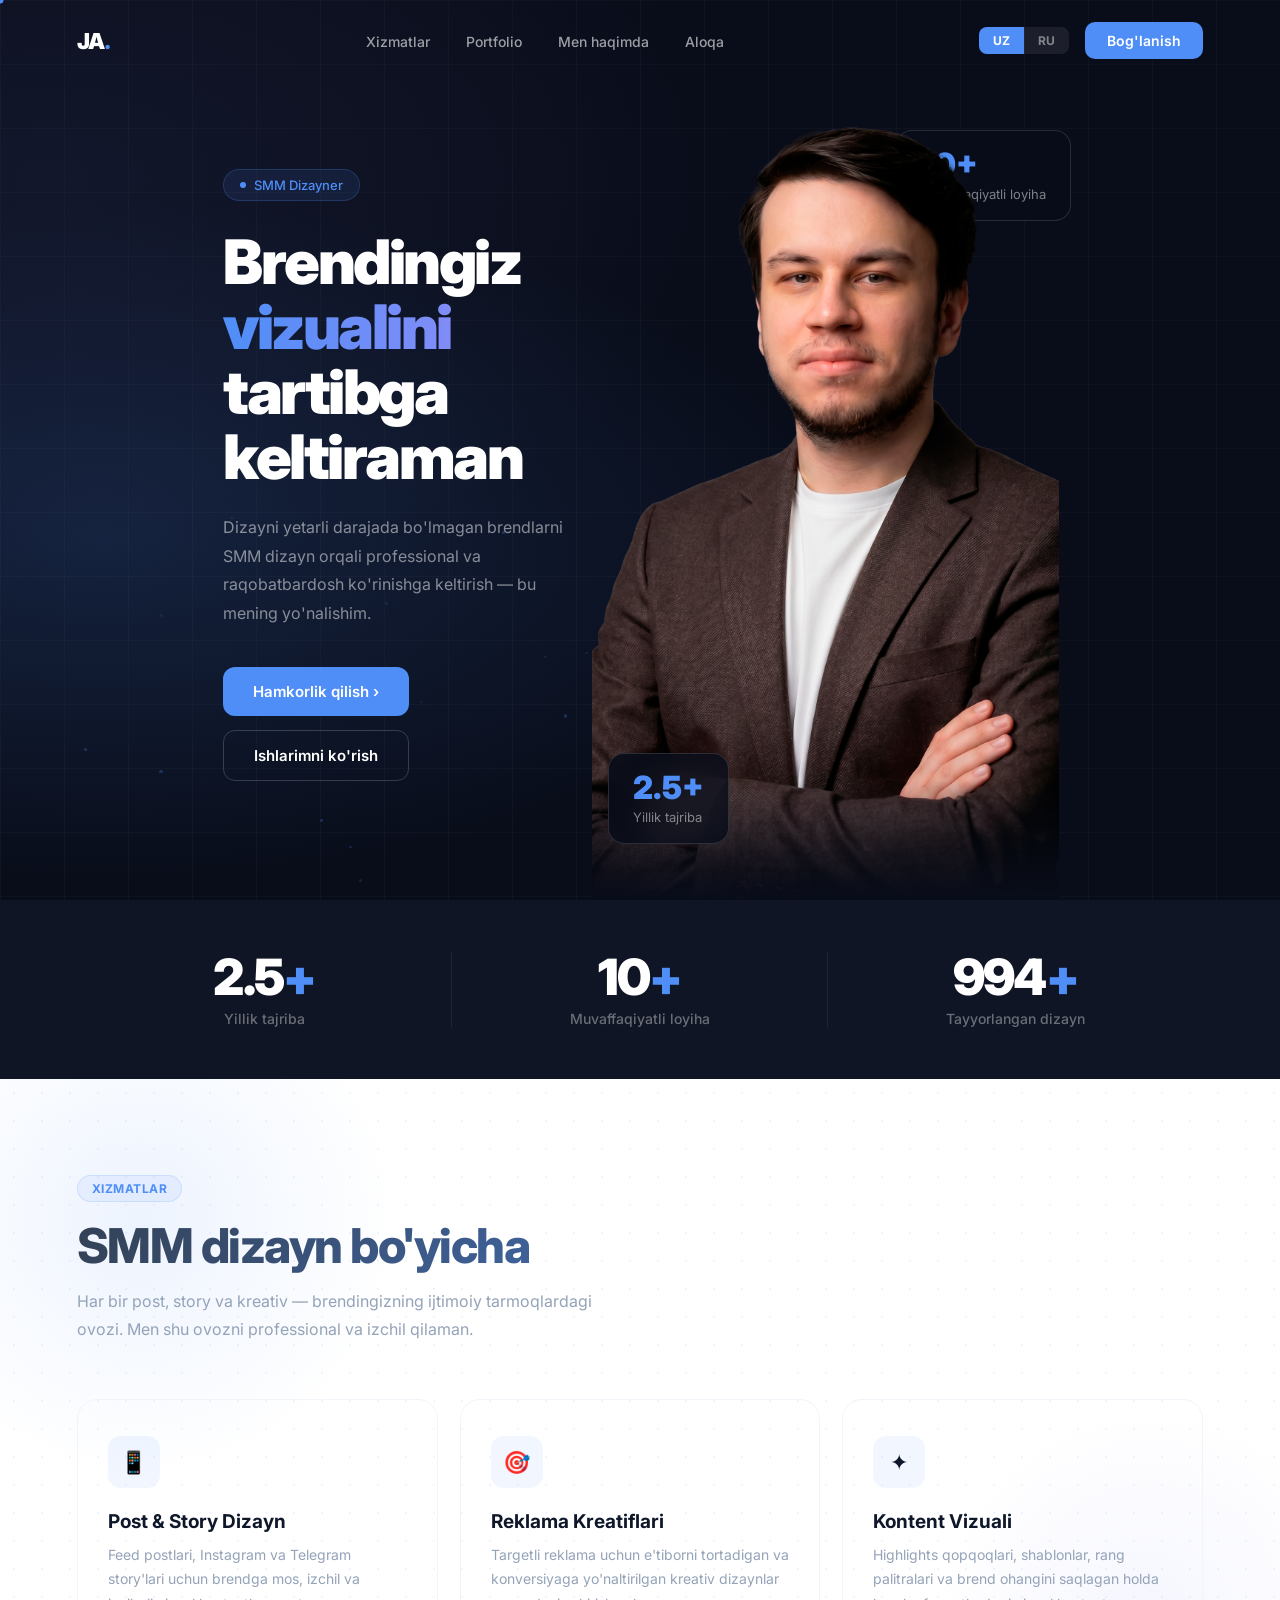
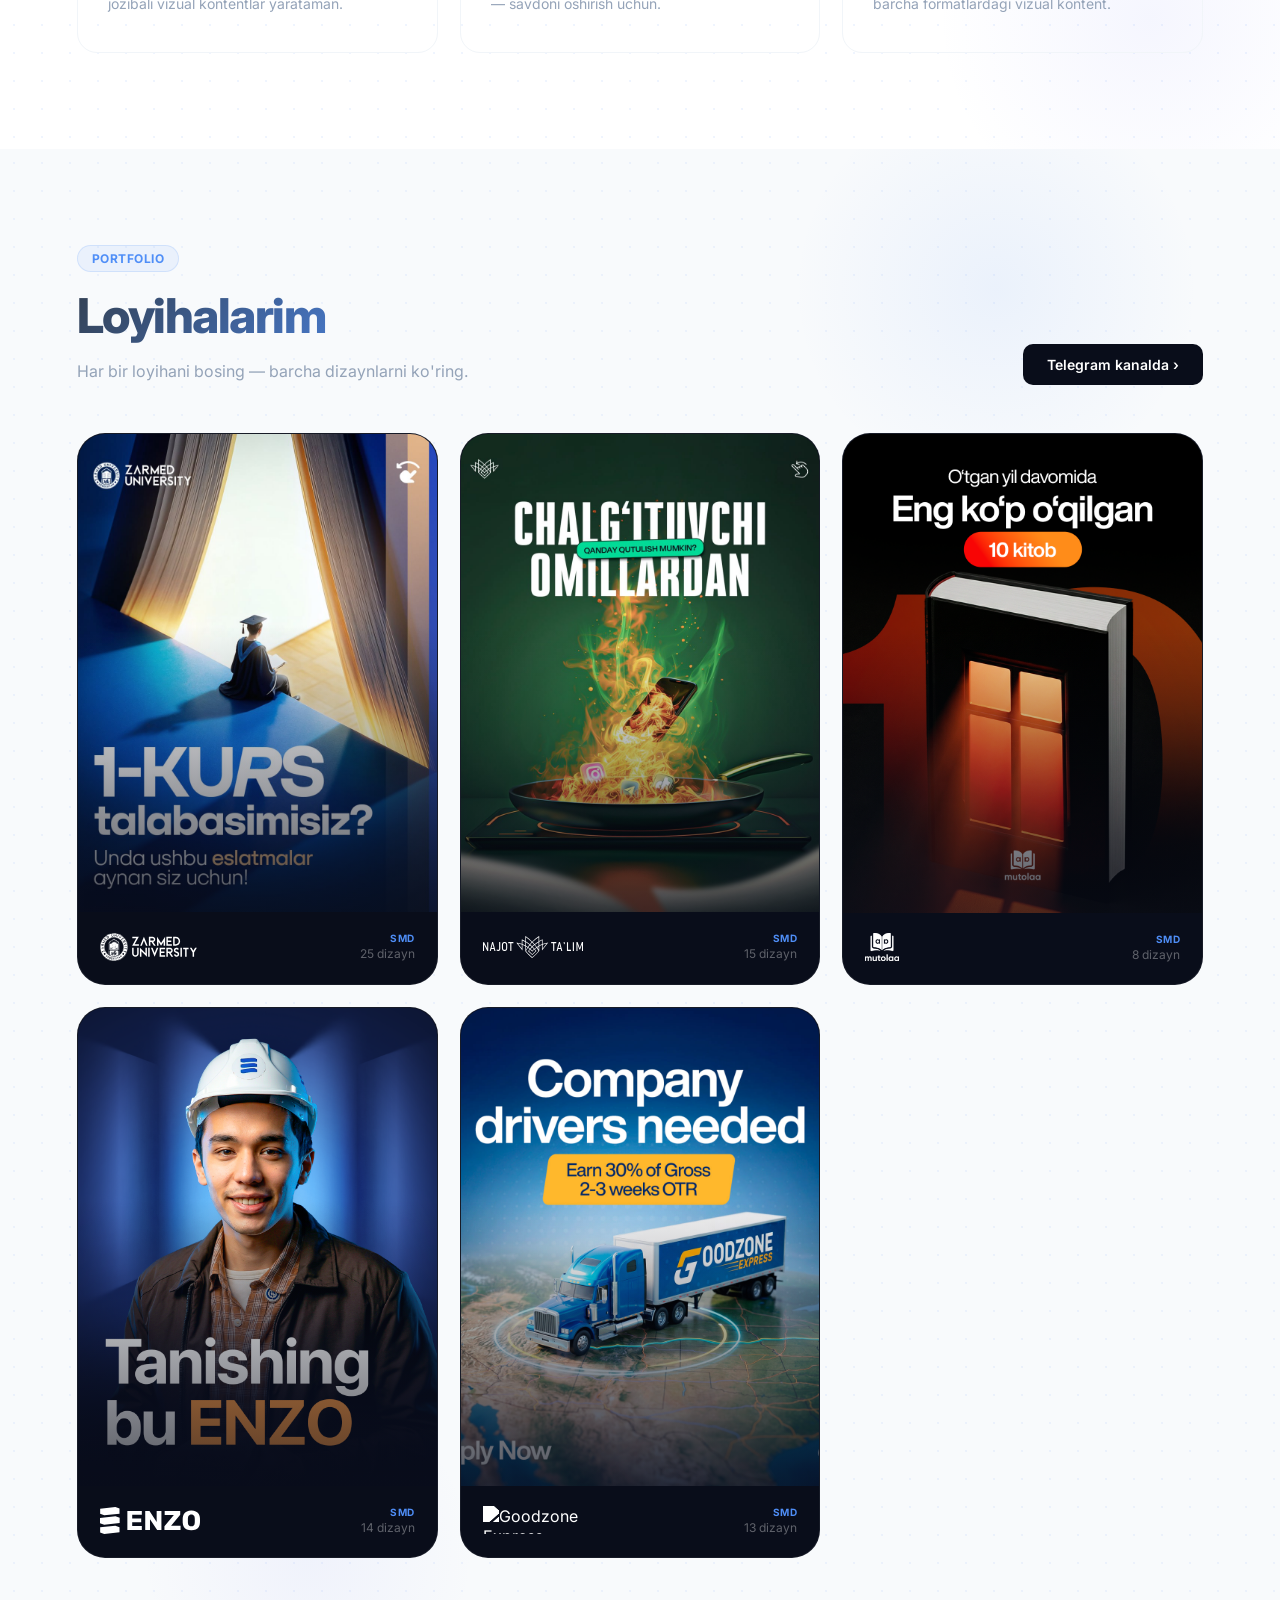
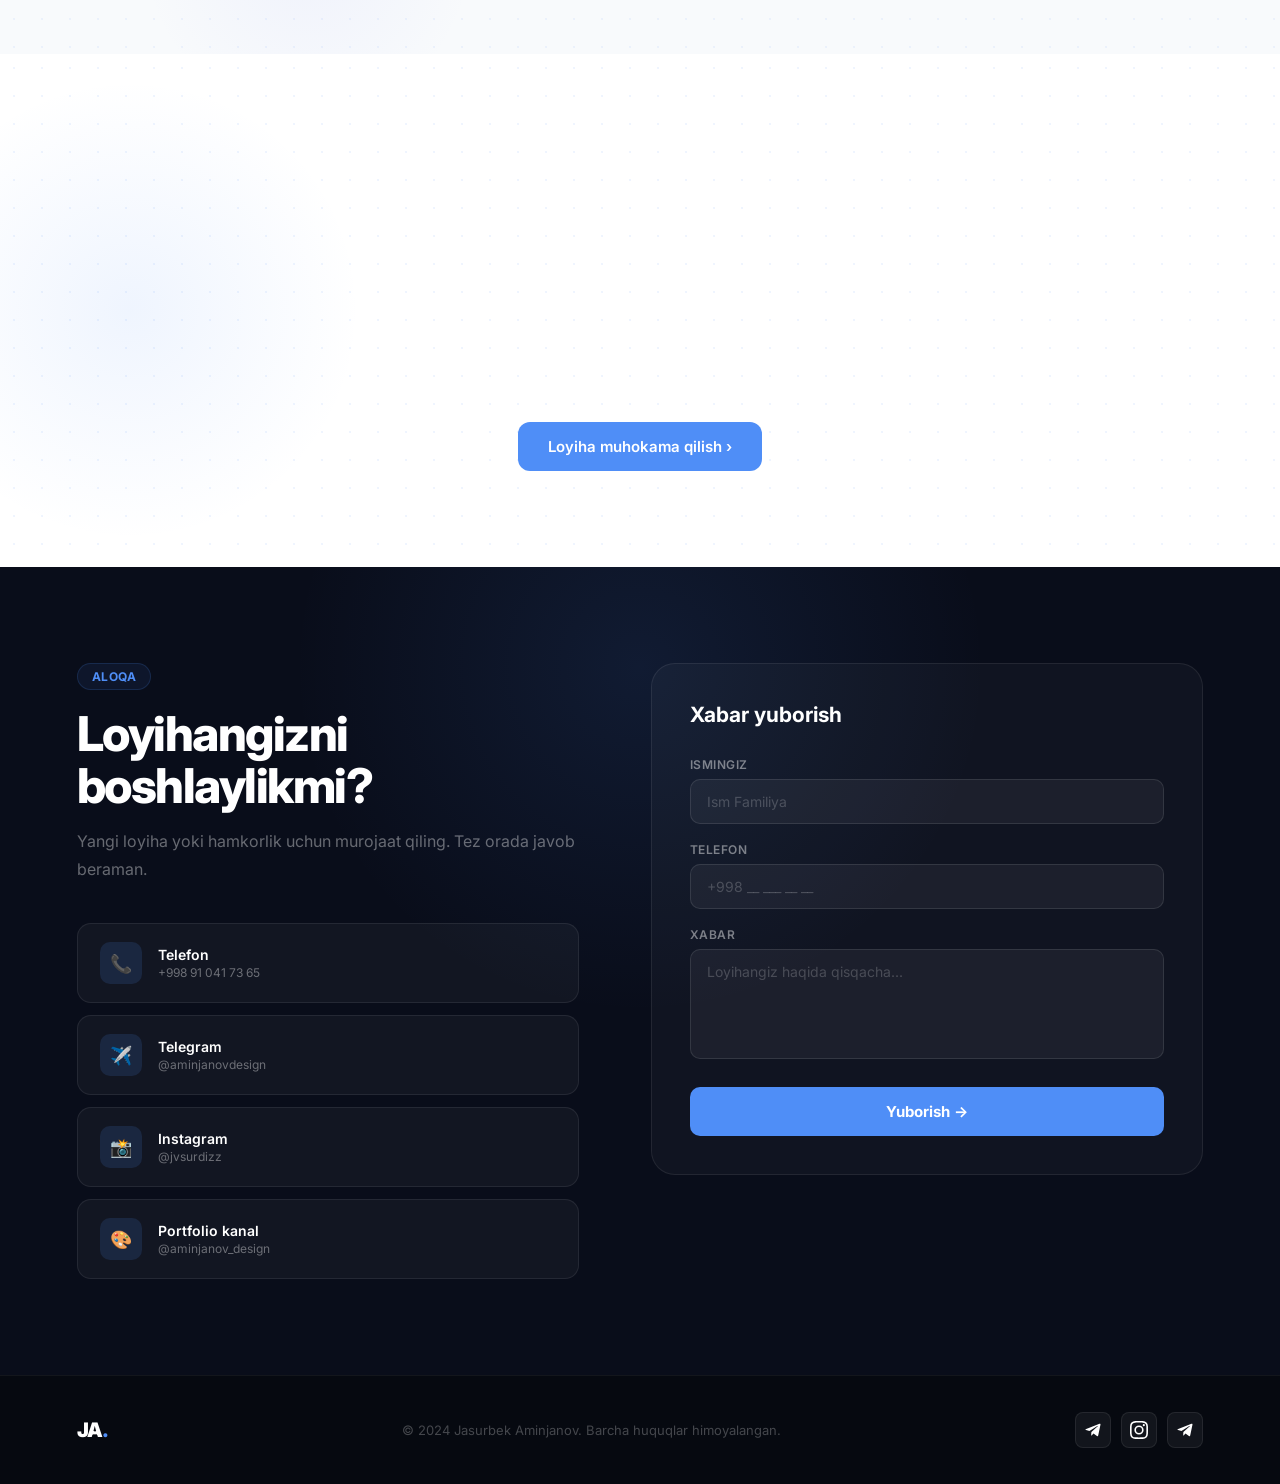
==== commit e02e146b: "Make social icons white in footer" ====
--- a/index.html
+++ b/index.html
@@ -693,27 +693,19 @@
       <!-- Telegram -->
       <a href="https://t.me/aminjanovdesign" target="_blank" class="soc-btn" title="Telegram">
         <svg width="18" height="18" viewBox="0 0 24 24" fill="none" xmlns="http://www.w3.org/2000/svg">
-          <path d="M20.665 3.717l-17.73 6.837c-1.21.486-1.203 1.161-.222 1.462l4.552 1.42 10.532-6.645c.498-.303.953-.14.579.192l-8.533 7.701-.314 4.692c.46 0 .663-.211.921-.46l2.211-2.15 4.599 3.397c.848.467 1.457.227 1.668-.785l3.019-14.228c.309-1.239-.473-1.8-1.282-1.433z" fill="#2AABEE"/>
+          <path d="M20.665 3.717l-17.73 6.837c-1.21.486-1.203 1.161-.222 1.462l4.552 1.42 10.532-6.645c.498-.303.953-.14.579.192l-8.533 7.701-.314 4.692c.46 0 .663-.211.921-.46l2.211-2.15 4.599 3.397c.848.467 1.457.227 1.668-.785l3.019-14.228c.309-1.239-.473-1.8-1.282-1.433z" fill="#ffffff"/>
         </svg>
       </a>
       <!-- Instagram -->
       <a href="https://www.instagram.com/jvsurdizz/" target="_blank" class="soc-btn" title="Instagram">
         <svg width="18" height="18" viewBox="0 0 24 24" xmlns="http://www.w3.org/2000/svg">
-          <defs>
-            <radialGradient id="ig1" cx="30%" cy="107%" r="150%">
-              <stop offset="0%"  stop-color="#fdf497"/>
-              <stop offset="45%" stop-color="#fd5949"/>
-              <stop offset="60%" stop-color="#d6249f"/>
-              <stop offset="90%" stop-color="#285AEB"/>
-            </radialGradient>
-          </defs>
-          <path fill="url(#ig1)" d="M12 2.163c3.204 0 3.584.012 4.85.07 3.252.148 4.771 1.691 4.919 4.919.058 1.265.069 1.645.069 4.849 0 3.205-.012 3.584-.069 4.849-.149 3.225-1.664 4.771-4.919 4.919-1.266.058-1.644.07-4.85.07-3.204 0-3.584-.012-4.849-.07-3.26-.149-4.771-1.699-4.919-4.92-.058-1.265-.07-1.644-.07-4.849 0-3.204.013-3.583.07-4.849.149-3.227 1.664-4.771 4.919-4.919 1.266-.057 1.645-.069 4.849-.069zM12 0C8.741 0 8.333.014 7.053.072 2.695.272.273 2.69.073 7.052.014 8.333 0 8.741 0 12c0 3.259.014 3.668.072 4.948.2 4.358 2.618 6.78 6.98 6.98C8.333 23.986 8.741 24 12 24c3.259 0 3.668-.014 4.948-.072 4.354-.2 6.782-2.618 6.979-6.98.059-1.28.073-1.689.073-4.948 0-3.259-.014-3.667-.072-4.947-.196-4.354-2.617-6.78-6.979-6.98C15.668.014 15.259 0 12 0zm0 5.838a6.162 6.162 0 100 12.324 6.162 6.162 0 000-12.324zM12 16a4 4 0 110-8 4 4 0 010 8zm6.406-11.845a1.44 1.44 0 100 2.881 1.44 1.44 0 000-2.881z"/>
+          <path fill="#ffffff" d="M12 2.163c3.204 0 3.584.012 4.85.07 3.252.148 4.771 1.691 4.919 4.919.058 1.265.069 1.645.069 4.849 0 3.205-.012 3.584-.069 4.849-.149 3.225-1.664 4.771-4.919 4.919-1.266.058-1.644.07-4.85.07-3.204 0-3.584-.012-4.849-.07-3.26-.149-4.771-1.699-4.919-4.92-.058-1.265-.07-1.644-.07-4.849 0-3.204.013-3.583.07-4.849.149-3.227 1.664-4.771 4.919-4.919 1.266-.057 1.645-.069 4.849-.069zM12 0C8.741 0 8.333.014 7.053.072 2.695.272.273 2.69.073 7.052.014 8.333 0 8.741 0 12c0 3.259.014 3.668.072 4.948.2 4.358 2.618 6.78 6.98 6.98C8.333 23.986 8.741 24 12 24c3.259 0 3.668-.014 4.948-.072 4.354-.2 6.782-2.618 6.979-6.98.059-1.28.073-1.689.073-4.948 0-3.259-.014-3.667-.072-4.947-.196-4.354-2.617-6.78-6.979-6.98C15.668.014 15.259 0 12 0zm0 5.838a6.162 6.162 0 100 12.324 6.162 6.162 0 000-12.324zM12 16a4 4 0 110-8 4 4 0 010 8zm6.406-11.845a1.44 1.44 0 100 2.881 1.44 1.44 0 000-2.881z"/>
         </svg>
       </a>
       <!-- Telegram kanal -->
       <a href="https://t.me/aminjanov_design" target="_blank" class="soc-btn" title="Portfolio kanal">
         <svg width="18" height="18" viewBox="0 0 24 24" fill="none" xmlns="http://www.w3.org/2000/svg">
-          <path d="M20.665 3.717l-17.73 6.837c-1.21.486-1.203 1.161-.222 1.462l4.552 1.42 10.532-6.645c.498-.303.953-.14.579.192l-8.533 7.701-.314 4.692c.46 0 .663-.211.921-.46l2.211-2.15 4.599 3.397c.848.467 1.457.227 1.668-.785l3.019-14.228c.309-1.239-.473-1.8-1.282-1.433z" fill="#2AABEE"/>
+          <path d="M20.665 3.717l-17.73 6.837c-1.21.486-1.203 1.161-.222 1.462l4.552 1.42 10.532-6.645c.498-.303.953-.14.579.192l-8.533 7.701-.314 4.692c.46 0 .663-.211.921-.46l2.211-2.15 4.599 3.397c.848.467 1.457.227 1.668-.785l3.019-14.228c.309-1.239-.473-1.8-1.282-1.433z" fill="#ffffff"/>
         </svg>
       </a>
     </div>
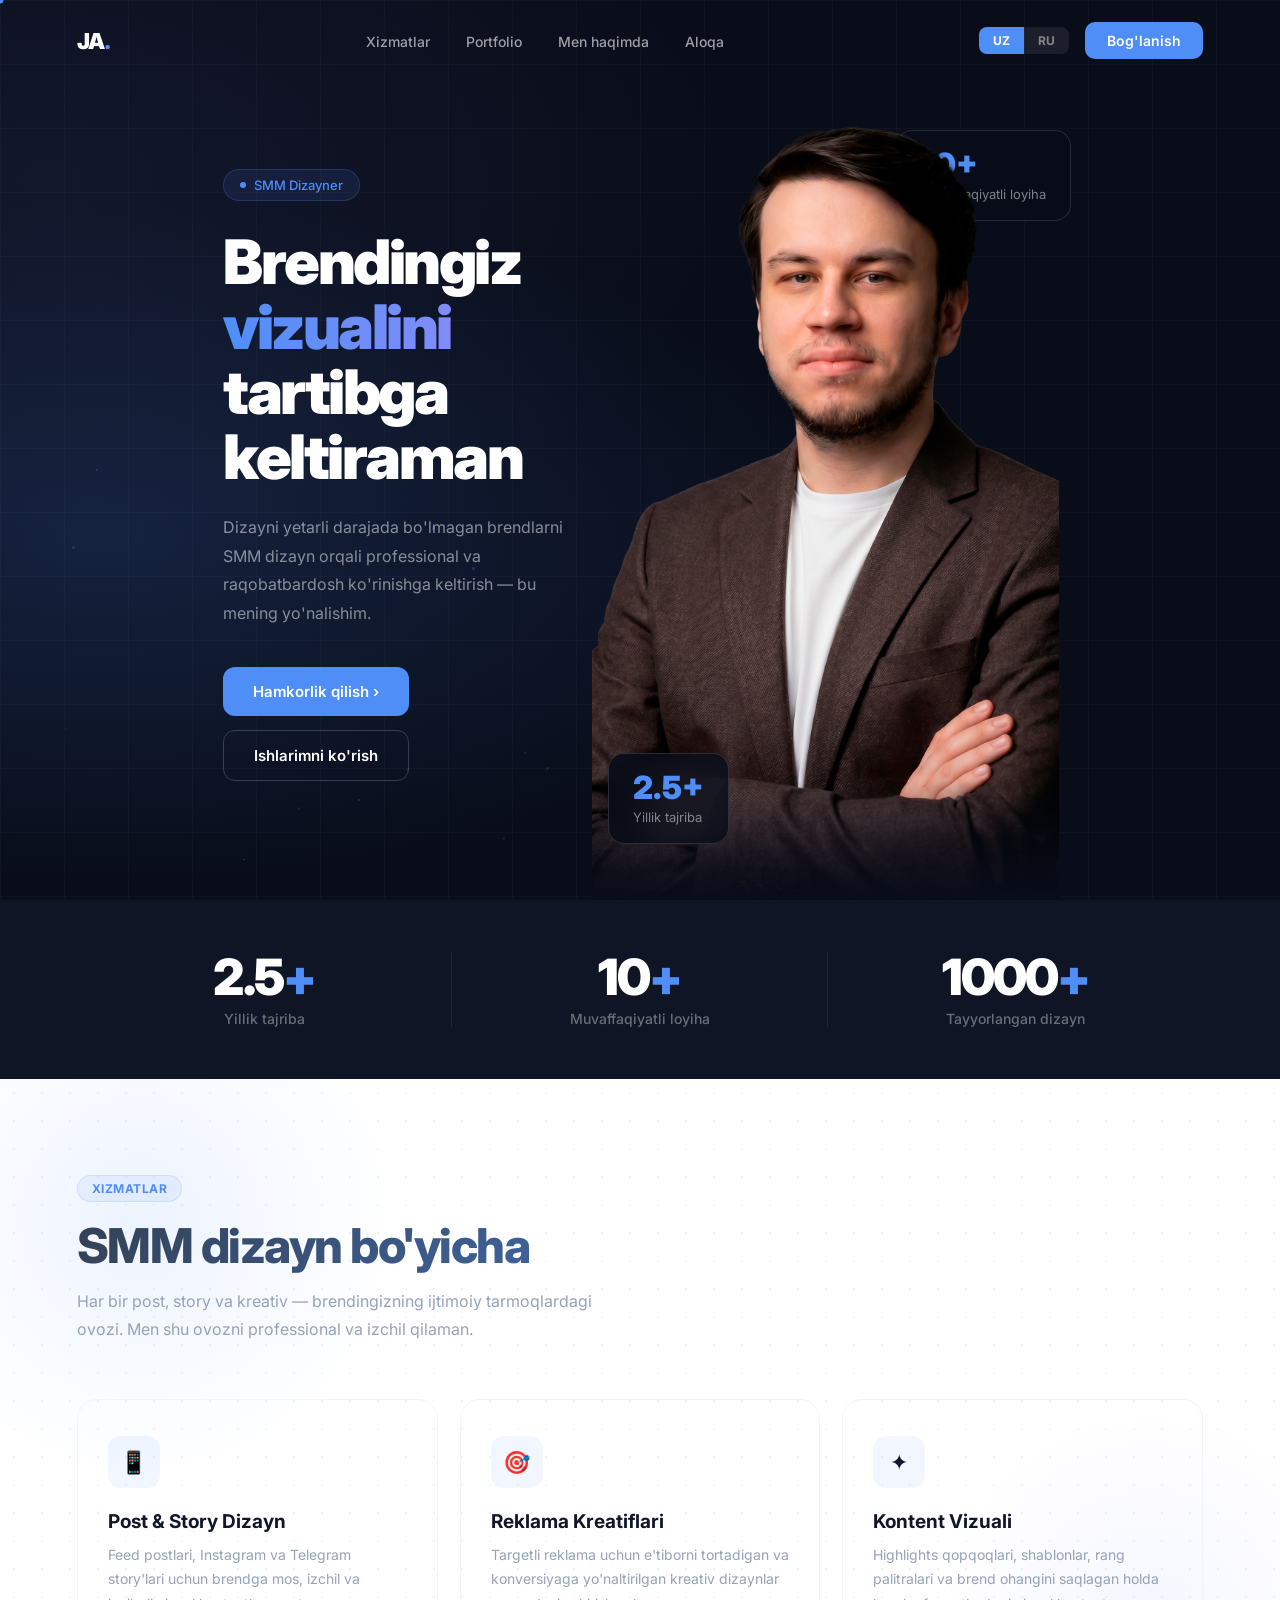
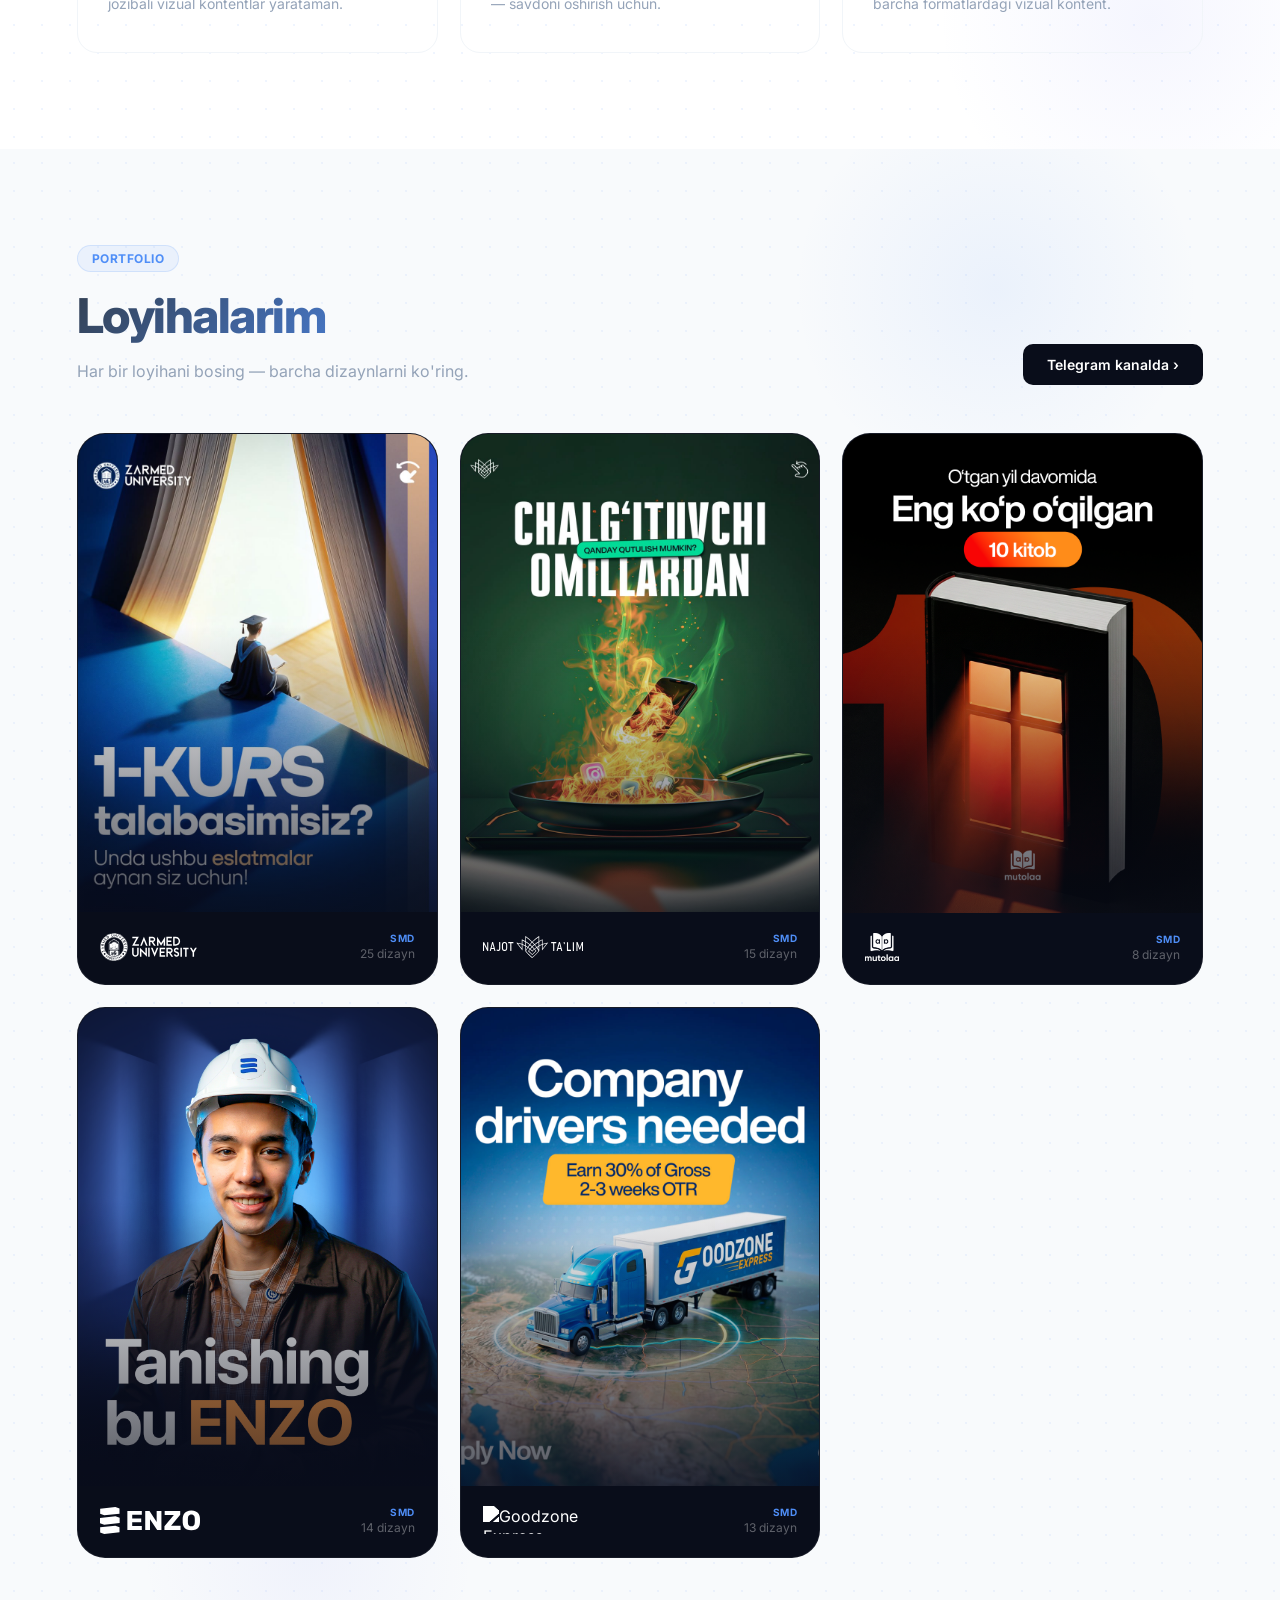
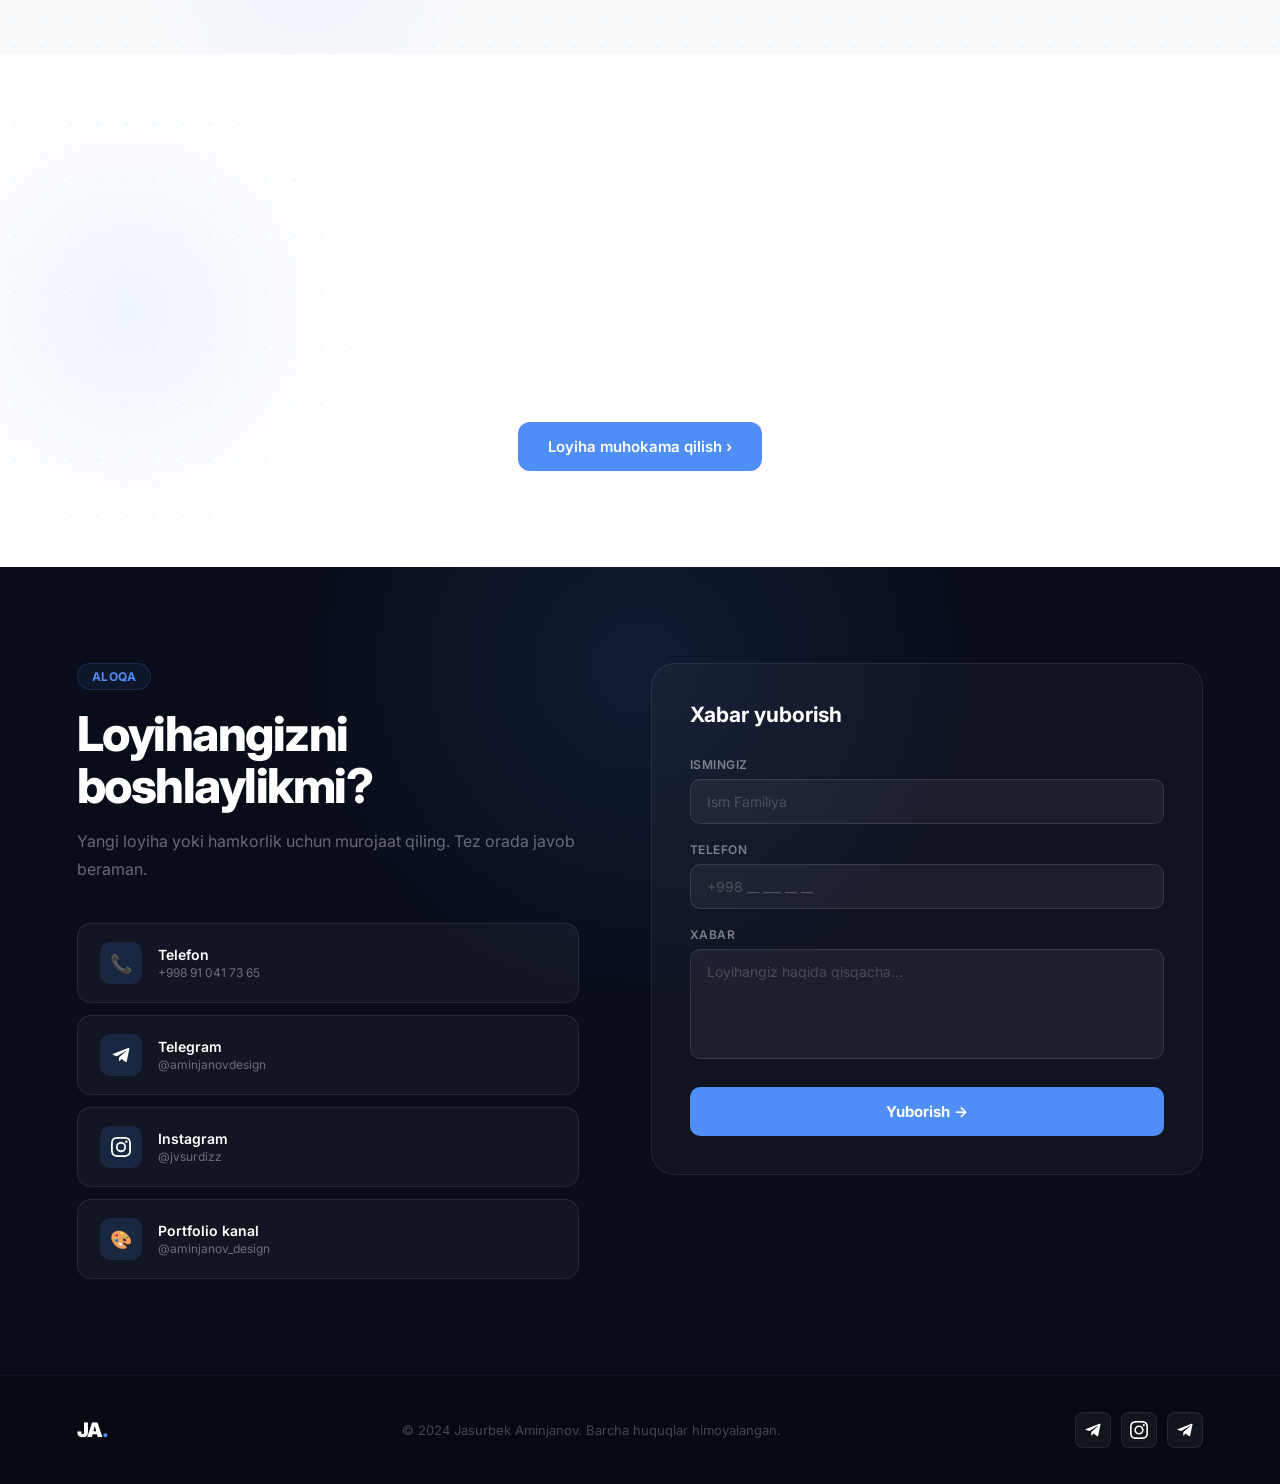
==== commit d693d538: "Replace Telegram and Instagram emoji icons with white SVG icons in contact section" ====
--- a/index.html
+++ b/index.html
@@ -647,11 +647,19 @@
             <div><div class="clink-t" data-k="cl1">Telefon</div><div class="clink-v">+998 91 041 73 65</div></div>
           </a>
           <a href="https://t.me/aminjanovdesign" target="_blank" class="clink">
-            <div class="clink-i">✈️</div>
+            <div class="clink-i">
+              <svg width="20" height="20" viewBox="0 0 24 24" fill="none" xmlns="http://www.w3.org/2000/svg">
+                <path d="M20.665 3.717l-17.73 6.837c-1.21.486-1.203 1.161-.222 1.462l4.552 1.42 10.532-6.645c.498-.303.953-.14.579.192l-8.533 7.701-.314 4.692c.46 0 .663-.211.921-.46l2.211-2.15 4.599 3.397c.848.467 1.457.227 1.668-.785l3.019-14.228c.309-1.239-.473-1.8-1.282-1.433z" fill="#ffffff"/>
+              </svg>
+            </div>
             <div><div class="clink-t">Telegram</div><div class="clink-v">@aminjanovdesign</div></div>
           </a>
           <a href="https://www.instagram.com/jvsurdizz/" target="_blank" class="clink">
-            <div class="clink-i">📸</div>
+            <div class="clink-i">
+              <svg width="20" height="20" viewBox="0 0 24 24" xmlns="http://www.w3.org/2000/svg">
+                <path fill="#ffffff" d="M12 2.163c3.204 0 3.584.012 4.85.07 3.252.148 4.771 1.691 4.919 4.919.058 1.265.069 1.645.069 4.849 0 3.205-.012 3.584-.069 4.849-.149 3.225-1.664 4.771-4.919 4.919-1.266.058-1.644.07-4.85.07-3.204 0-3.584-.012-4.849-.07-3.26-.149-4.771-1.699-4.919-4.92-.058-1.265-.07-1.644-.07-4.849 0-3.204.013-3.583.07-4.849.149-3.227 1.664-4.771 4.919-4.919 1.266-.057 1.645-.069 4.849-.069zM12 0C8.741 0 8.333.014 7.053.072 2.695.272.273 2.69.073 7.052.014 8.333 0 8.741 0 12c0 3.259.014 3.668.072 4.948.2 4.358 2.618 6.78 6.98 6.98C8.333 23.986 8.741 24 12 24c3.259 0 3.668-.014 4.948-.072 4.354-.2 6.782-2.618 6.979-6.98.059-1.28.073-1.689.073-4.948 0-3.259-.014-3.667-.072-4.947-.196-4.354-2.617-6.78-6.979-6.98C15.668.014 15.259 0 12 0zm0 5.838a6.162 6.162 0 100 12.324 6.162 6.162 0 000-12.324zM12 16a4 4 0 110-8 4 4 0 010 8zm6.406-11.845a1.44 1.44 0 100 2.881 1.44 1.44 0 000-2.881z"/>
+              </svg>
+            </div>
             <div><div class="clink-t">Instagram</div><div class="clink-v">@jvsurdizz</div></div>
           </a>
           <a href="https://t.me/aminjanov_design" target="_blank" class="clink">
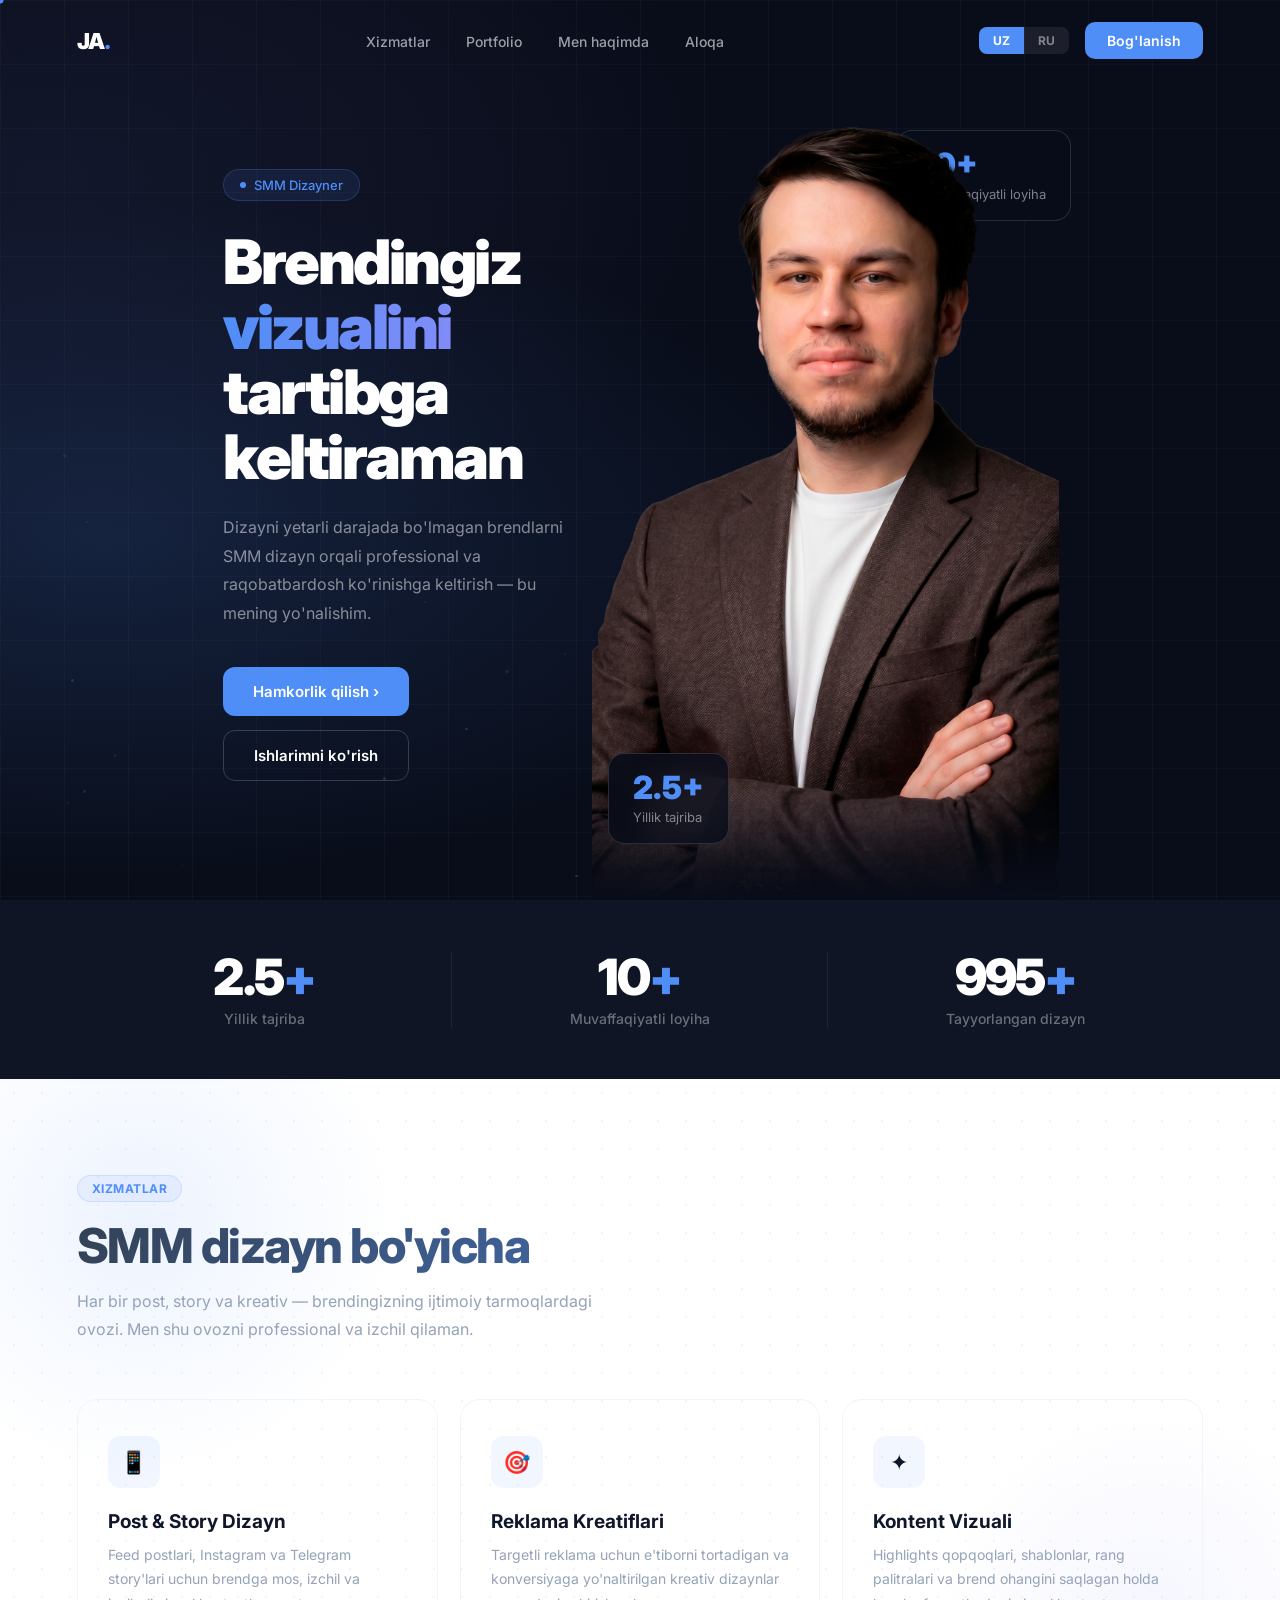
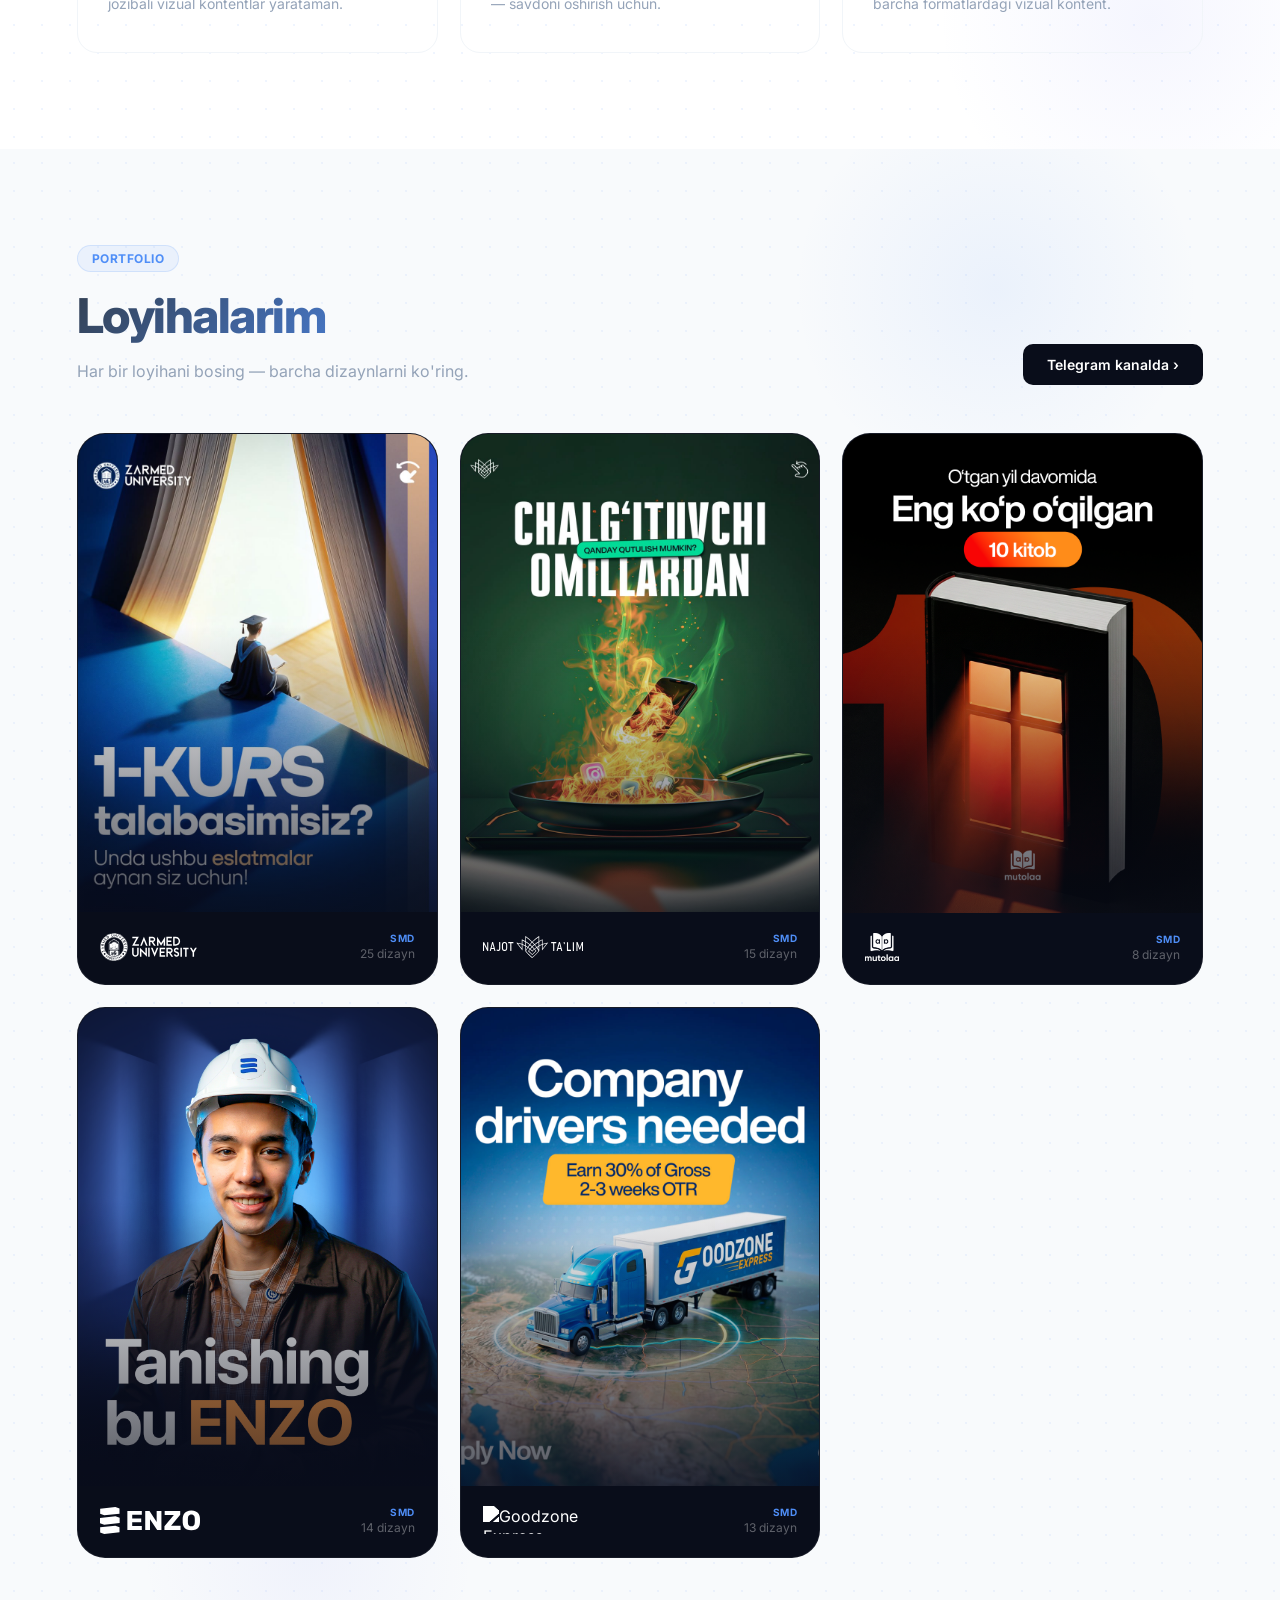
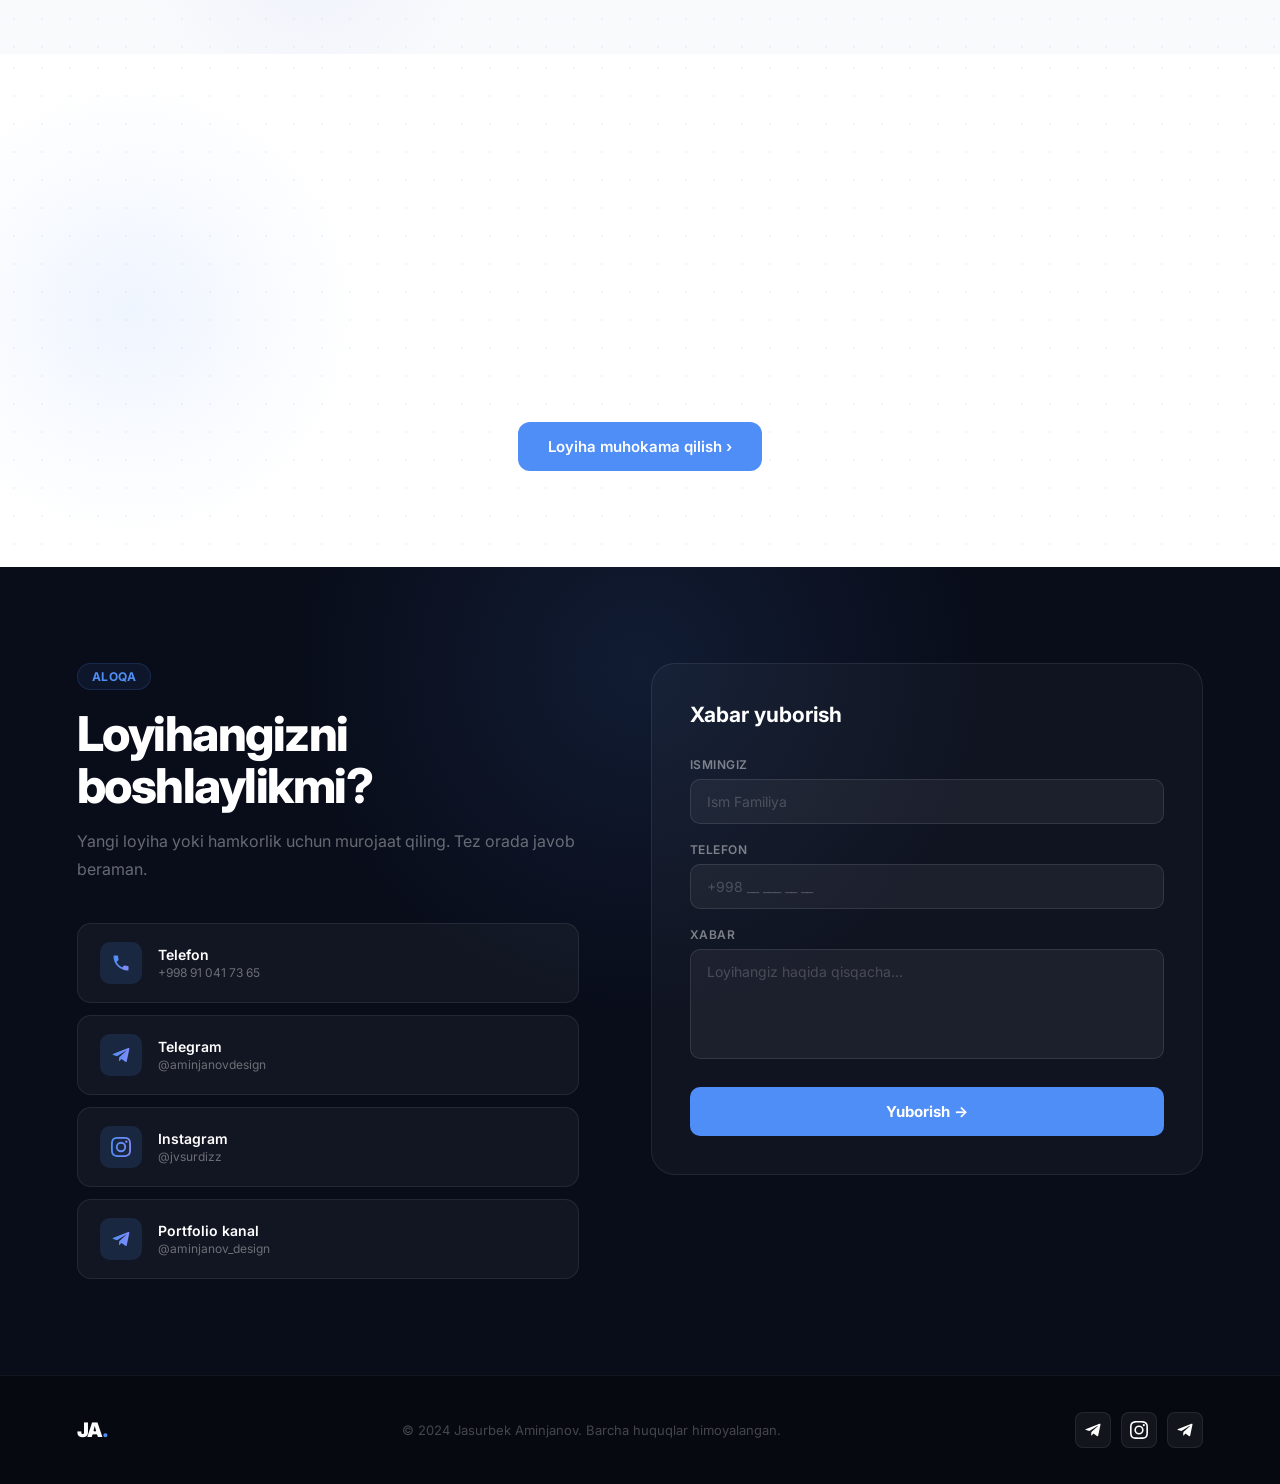
==== commit 67d3af83: "Add gradient SVG icons to all contact links" ====
--- a/index.html
+++ b/index.html
@@ -394,6 +394,15 @@
 </head>
 <body>
 
+<svg width="0" height="0" style="position:absolute">
+  <defs>
+    <linearGradient id="icon-grad" x1="0%" y1="0%" x2="100%" y2="0%">
+      <stop offset="0%" stop-color="#4f8ef7"/>
+      <stop offset="100%" stop-color="#818cf8"/>
+    </linearGradient>
+  </defs>
+</svg>
+
 <div class="cursor-dot"  id="cursorDot"></div>
 <div class="cursor-ring" id="cursorRing"></div>
 
@@ -643,13 +652,17 @@
         <p class="ssub" data-k="csub">Yangi loyiha yoki hamkorlik uchun murojaat qiling. Tez orada javob beraman.</p>
         <div class="clinks">
           <a href="tel:+998910417365" class="clink">
-            <div class="clink-i">📞</div>
+            <div class="clink-i">
+              <svg width="20" height="20" viewBox="0 0 24 24" fill="none" xmlns="http://www.w3.org/2000/svg">
+                <path d="M6.62 10.79a15.05 15.05 0 006.59 6.59l2.2-2.2a1 1 0 011.01-.24 11.47 11.47 0 003.58.57 1 1 0 011 1V20a1 1 0 01-1 1A17 17 0 013 4a1 1 0 011-1h3.5a1 1 0 011 1 11.47 11.47 0 00.57 3.58 1 1 0 01-.25 1.01l-2.2 2.2z" fill="url(#icon-grad)"/>
+              </svg>
+            </div>
             <div><div class="clink-t" data-k="cl1">Telefon</div><div class="clink-v">+998 91 041 73 65</div></div>
           </a>
           <a href="https://t.me/aminjanovdesign" target="_blank" class="clink">
             <div class="clink-i">
               <svg width="20" height="20" viewBox="0 0 24 24" fill="none" xmlns="http://www.w3.org/2000/svg">
-                <path d="M20.665 3.717l-17.73 6.837c-1.21.486-1.203 1.161-.222 1.462l4.552 1.42 10.532-6.645c.498-.303.953-.14.579.192l-8.533 7.701-.314 4.692c.46 0 .663-.211.921-.46l2.211-2.15 4.599 3.397c.848.467 1.457.227 1.668-.785l3.019-14.228c.309-1.239-.473-1.8-1.282-1.433z" fill="#ffffff"/>
+                <path d="M20.665 3.717l-17.73 6.837c-1.21.486-1.203 1.161-.222 1.462l4.552 1.42 10.532-6.645c.498-.303.953-.14.579.192l-8.533 7.701-.314 4.692c.46 0 .663-.211.921-.46l2.211-2.15 4.599 3.397c.848.467 1.457.227 1.668-.785l3.019-14.228c.309-1.239-.473-1.8-1.282-1.433z" fill="url(#icon-grad)"/>
               </svg>
             </div>
             <div><div class="clink-t">Telegram</div><div class="clink-v">@aminjanovdesign</div></div>
@@ -657,13 +670,17 @@
           <a href="https://www.instagram.com/jvsurdizz/" target="_blank" class="clink">
             <div class="clink-i">
               <svg width="20" height="20" viewBox="0 0 24 24" xmlns="http://www.w3.org/2000/svg">
-                <path fill="#ffffff" d="M12 2.163c3.204 0 3.584.012 4.85.07 3.252.148 4.771 1.691 4.919 4.919.058 1.265.069 1.645.069 4.849 0 3.205-.012 3.584-.069 4.849-.149 3.225-1.664 4.771-4.919 4.919-1.266.058-1.644.07-4.85.07-3.204 0-3.584-.012-4.849-.07-3.26-.149-4.771-1.699-4.919-4.92-.058-1.265-.07-1.644-.07-4.849 0-3.204.013-3.583.07-4.849.149-3.227 1.664-4.771 4.919-4.919 1.266-.057 1.645-.069 4.849-.069zM12 0C8.741 0 8.333.014 7.053.072 2.695.272.273 2.69.073 7.052.014 8.333 0 8.741 0 12c0 3.259.014 3.668.072 4.948.2 4.358 2.618 6.78 6.98 6.98C8.333 23.986 8.741 24 12 24c3.259 0 3.668-.014 4.948-.072 4.354-.2 6.782-2.618 6.979-6.98.059-1.28.073-1.689.073-4.948 0-3.259-.014-3.667-.072-4.947-.196-4.354-2.617-6.78-6.979-6.98C15.668.014 15.259 0 12 0zm0 5.838a6.162 6.162 0 100 12.324 6.162 6.162 0 000-12.324zM12 16a4 4 0 110-8 4 4 0 010 8zm6.406-11.845a1.44 1.44 0 100 2.881 1.44 1.44 0 000-2.881z"/>
+                <path fill="url(#icon-grad)" d="M12 2.163c3.204 0 3.584.012 4.85.07 3.252.148 4.771 1.691 4.919 4.919.058 1.265.069 1.645.069 4.849 0 3.205-.012 3.584-.069 4.849-.149 3.225-1.664 4.771-4.919 4.919-1.266.058-1.644.07-4.85.07-3.204 0-3.584-.012-4.849-.07-3.26-.149-4.771-1.699-4.919-4.92-.058-1.265-.07-1.644-.07-4.849 0-3.204.013-3.583.07-4.849.149-3.227 1.664-4.771 4.919-4.919 1.266-.057 1.645-.069 4.849-.069zM12 0C8.741 0 8.333.014 7.053.072 2.695.272.273 2.69.073 7.052.014 8.333 0 8.741 0 12c0 3.259.014 3.668.072 4.948.2 4.358 2.618 6.78 6.98 6.98C8.333 23.986 8.741 24 12 24c3.259 0 3.668-.014 4.948-.072 4.354-.2 6.782-2.618 6.979-6.98.059-1.28.073-1.689.073-4.948 0-3.259-.014-3.667-.072-4.947-.196-4.354-2.617-6.78-6.979-6.98C15.668.014 15.259 0 12 0zm0 5.838a6.162 6.162 0 100 12.324 6.162 6.162 0 000-12.324zM12 16a4 4 0 110-8 4 4 0 010 8zm6.406-11.845a1.44 1.44 0 100 2.881 1.44 1.44 0 000-2.881z"/>
               </svg>
             </div>
             <div><div class="clink-t">Instagram</div><div class="clink-v">@jvsurdizz</div></div>
           </a>
           <a href="https://t.me/aminjanov_design" target="_blank" class="clink">
-            <div class="clink-i">🎨</div>
+            <div class="clink-i">
+              <svg width="20" height="20" viewBox="0 0 24 24" fill="none" xmlns="http://www.w3.org/2000/svg">
+                <path d="M20.665 3.717l-17.73 6.837c-1.21.486-1.203 1.161-.222 1.462l4.552 1.42 10.532-6.645c.498-.303.953-.14.579.192l-8.533 7.701-.314 4.692c.46 0 .663-.211.921-.46l2.211-2.15 4.599 3.397c.848.467 1.457.227 1.668-.785l3.019-14.228c.309-1.239-.473-1.8-1.282-1.433z" fill="url(#icon-grad)"/>
+              </svg>
+            </div>
             <div><div class="clink-t" data-k="cl2">Portfolio kanal</div><div class="clink-v">@aminjanov_design</div></div>
           </a>
         </div>
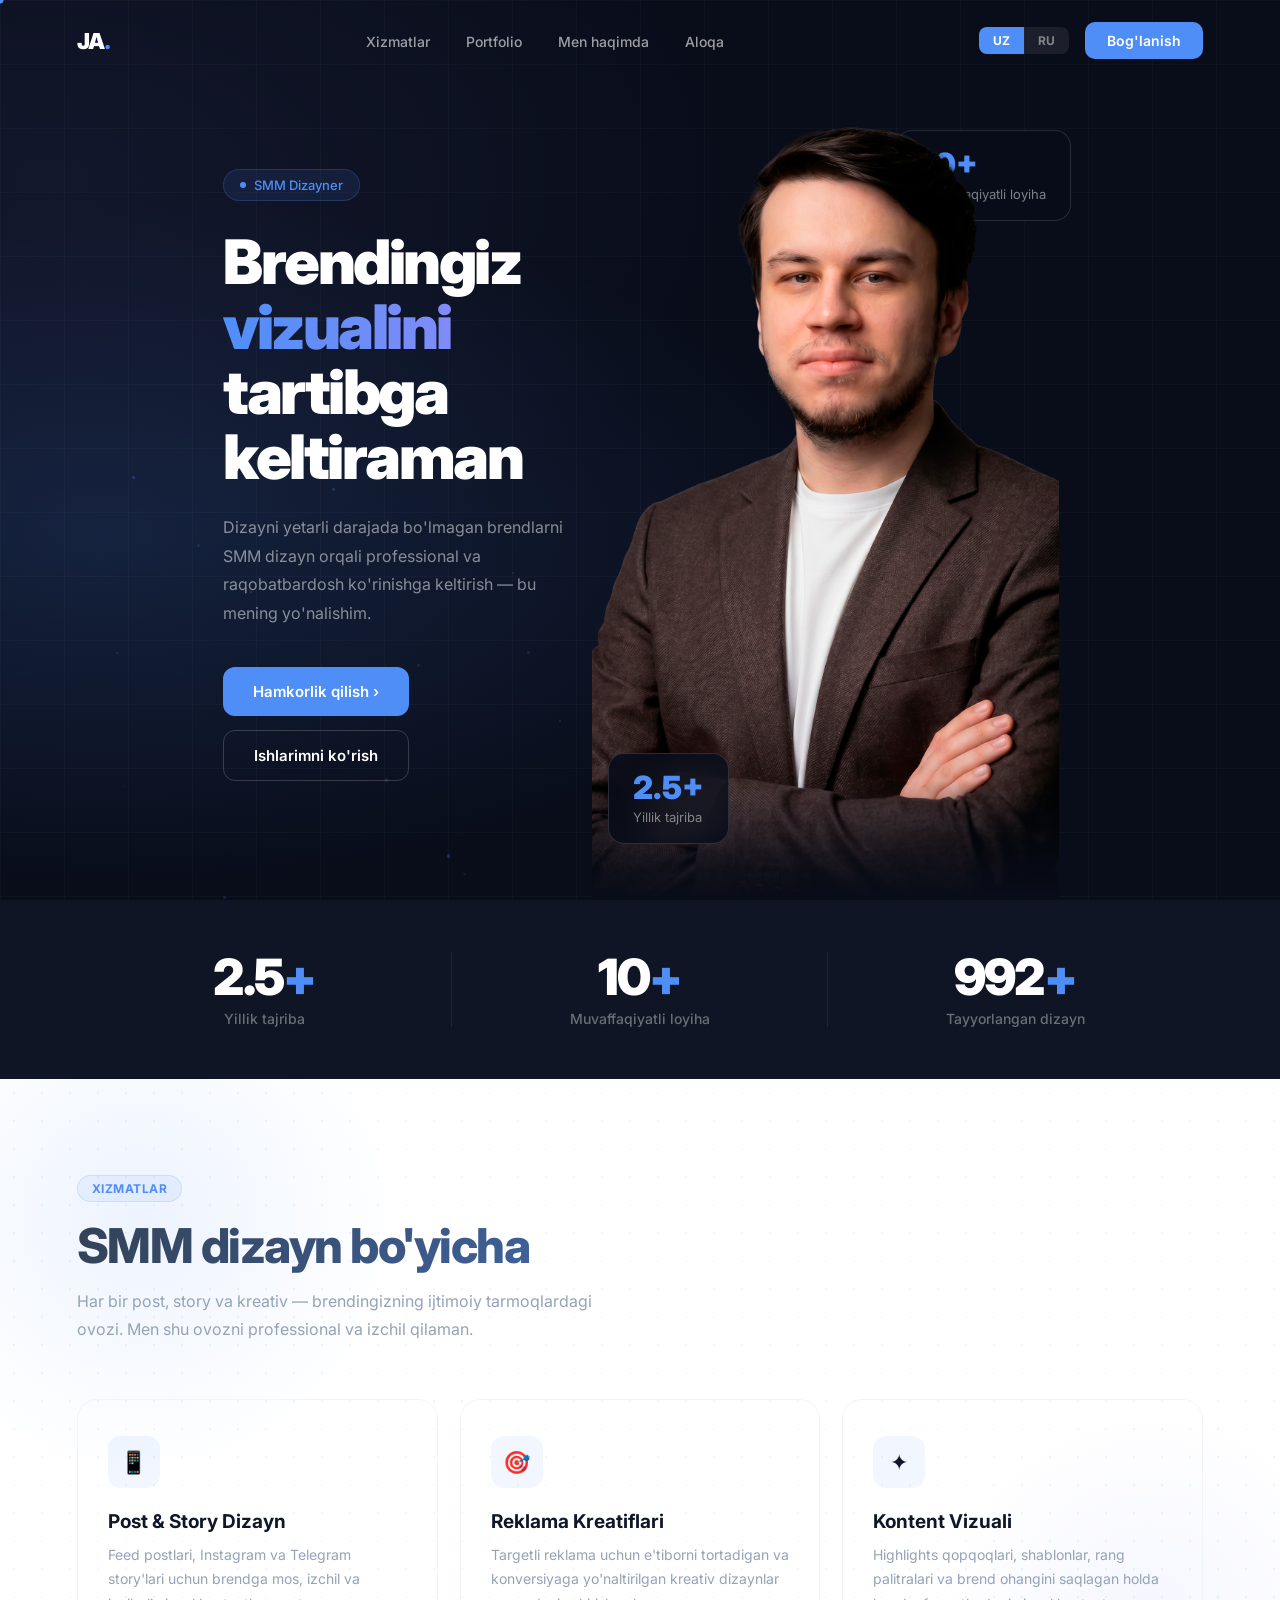
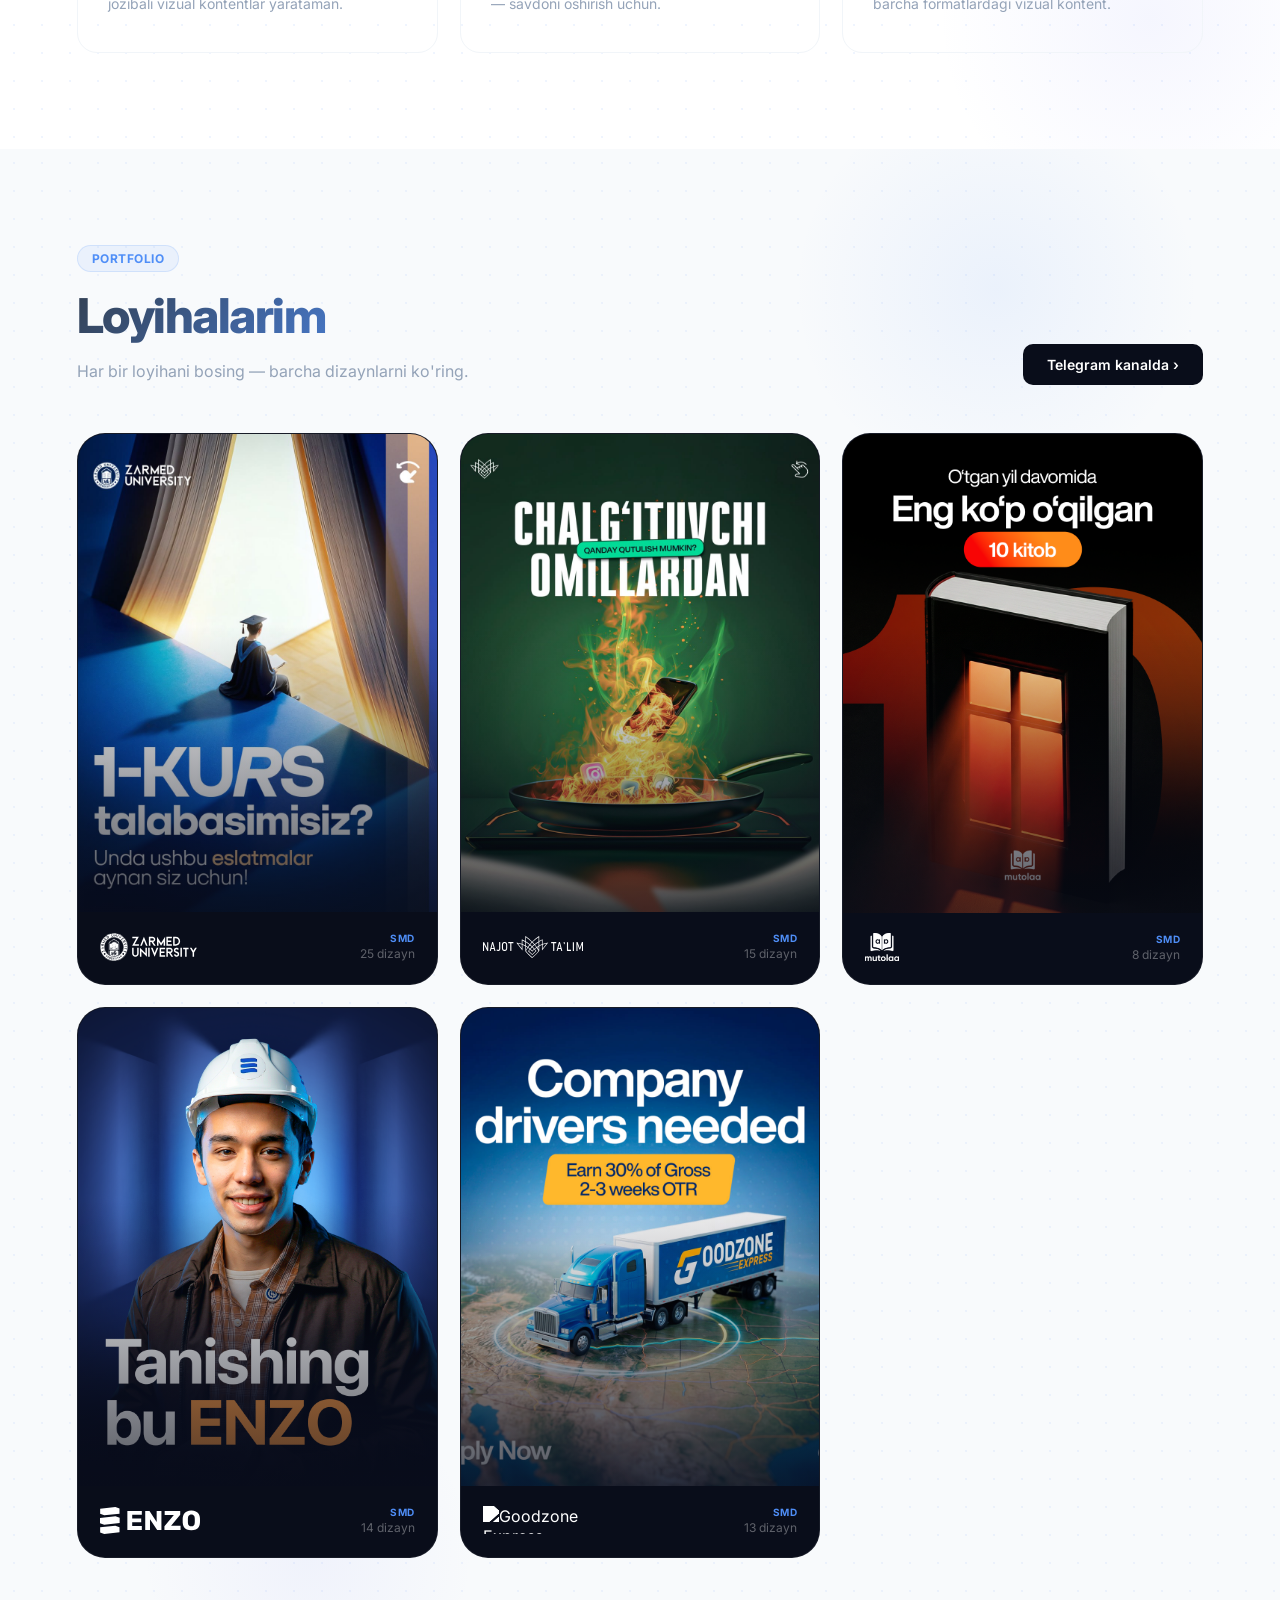
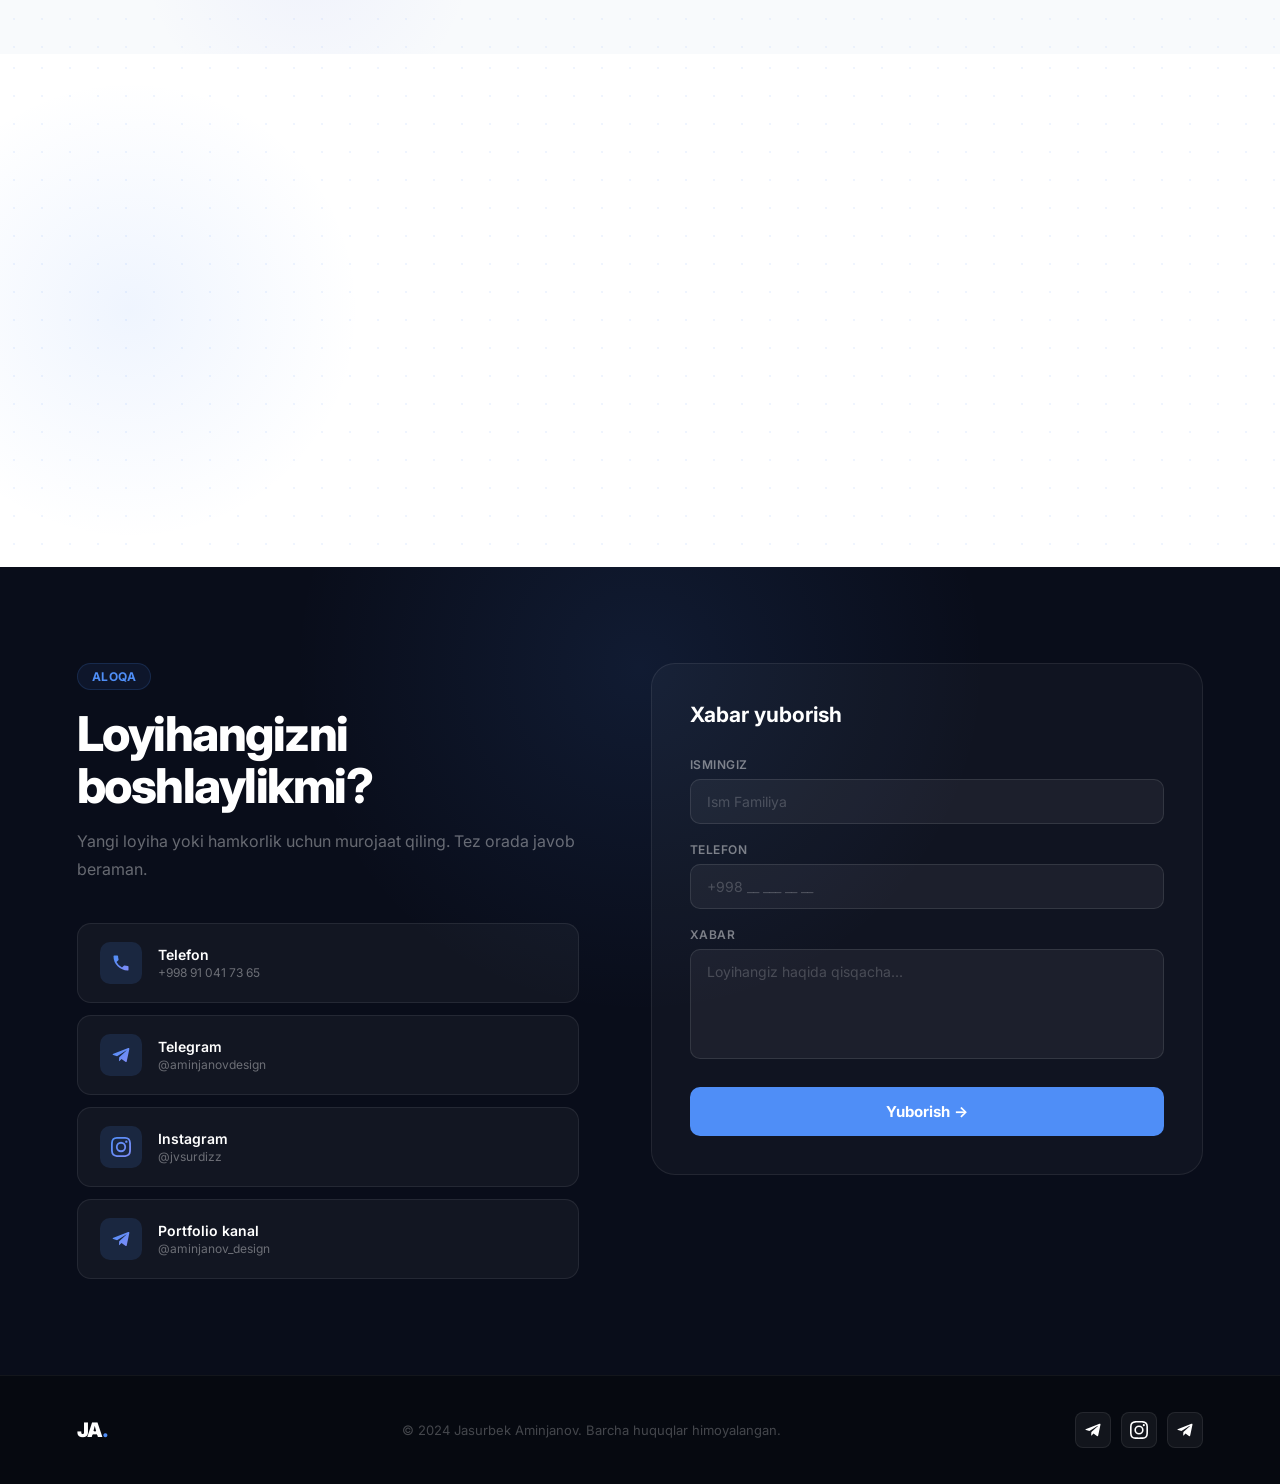
==== commit a4d6cfd2: "Fix gradient icons: embed gradient inside each SVG" ====
--- a/index.html
+++ b/index.html
@@ -394,15 +394,6 @@
 </head>
 <body>
 
-<svg width="0" height="0" style="position:absolute">
-  <defs>
-    <linearGradient id="icon-grad" x1="0%" y1="0%" x2="100%" y2="0%">
-      <stop offset="0%" stop-color="#4f8ef7"/>
-      <stop offset="100%" stop-color="#818cf8"/>
-    </linearGradient>
-  </defs>
-</svg>
-
 <div class="cursor-dot"  id="cursorDot"></div>
 <div class="cursor-ring" id="cursorRing"></div>
 
@@ -654,7 +645,8 @@
           <a href="tel:+998910417365" class="clink">
             <div class="clink-i">
               <svg width="20" height="20" viewBox="0 0 24 24" fill="none" xmlns="http://www.w3.org/2000/svg">
-                <path d="M6.62 10.79a15.05 15.05 0 006.59 6.59l2.2-2.2a1 1 0 011.01-.24 11.47 11.47 0 003.58.57 1 1 0 011 1V20a1 1 0 01-1 1A17 17 0 013 4a1 1 0 011-1h3.5a1 1 0 011 1 11.47 11.47 0 00.57 3.58 1 1 0 01-.25 1.01l-2.2 2.2z" fill="url(#icon-grad)"/>
+                <defs><linearGradient id="g1" x1="0%" y1="0%" x2="100%" y2="100%"><stop offset="0%" stop-color="#4f8ef7"/><stop offset="100%" stop-color="#818cf8"/></linearGradient></defs>
+                <path d="M6.62 10.79a15.05 15.05 0 006.59 6.59l2.2-2.2a1 1 0 011.01-.24 11.47 11.47 0 003.58.57 1 1 0 011 1V20a1 1 0 01-1 1A17 17 0 013 4a1 1 0 011-1h3.5a1 1 0 011 1 11.47 11.47 0 00.57 3.58 1 1 0 01-.25 1.01l-2.2 2.2z" fill="url(#g1)"/>
               </svg>
             </div>
             <div><div class="clink-t" data-k="cl1">Telefon</div><div class="clink-v">+998 91 041 73 65</div></div>
@@ -662,15 +654,17 @@
           <a href="https://t.me/aminjanovdesign" target="_blank" class="clink">
             <div class="clink-i">
               <svg width="20" height="20" viewBox="0 0 24 24" fill="none" xmlns="http://www.w3.org/2000/svg">
-                <path d="M20.665 3.717l-17.73 6.837c-1.21.486-1.203 1.161-.222 1.462l4.552 1.42 10.532-6.645c.498-.303.953-.14.579.192l-8.533 7.701-.314 4.692c.46 0 .663-.211.921-.46l2.211-2.15 4.599 3.397c.848.467 1.457.227 1.668-.785l3.019-14.228c.309-1.239-.473-1.8-1.282-1.433z" fill="url(#icon-grad)"/>
+                <defs><linearGradient id="g2" x1="0%" y1="0%" x2="100%" y2="100%"><stop offset="0%" stop-color="#4f8ef7"/><stop offset="100%" stop-color="#818cf8"/></linearGradient></defs>
+                <path d="M20.665 3.717l-17.73 6.837c-1.21.486-1.203 1.161-.222 1.462l4.552 1.42 10.532-6.645c.498-.303.953-.14.579.192l-8.533 7.701-.314 4.692c.46 0 .663-.211.921-.46l2.211-2.15 4.599 3.397c.848.467 1.457.227 1.668-.785l3.019-14.228c.309-1.239-.473-1.8-1.282-1.433z" fill="url(#g2)"/>
               </svg>
             </div>
             <div><div class="clink-t">Telegram</div><div class="clink-v">@aminjanovdesign</div></div>
           </a>
           <a href="https://www.instagram.com/jvsurdizz/" target="_blank" class="clink">
             <div class="clink-i">
-              <svg width="20" height="20" viewBox="0 0 24 24" xmlns="http://www.w3.org/2000/svg">
-                <path fill="url(#icon-grad)" d="M12 2.163c3.204 0 3.584.012 4.85.07 3.252.148 4.771 1.691 4.919 4.919.058 1.265.069 1.645.069 4.849 0 3.205-.012 3.584-.069 4.849-.149 3.225-1.664 4.771-4.919 4.919-1.266.058-1.644.07-4.85.07-3.204 0-3.584-.012-4.849-.07-3.26-.149-4.771-1.699-4.919-4.92-.058-1.265-.07-1.644-.07-4.849 0-3.204.013-3.583.07-4.849.149-3.227 1.664-4.771 4.919-4.919 1.266-.057 1.645-.069 4.849-.069zM12 0C8.741 0 8.333.014 7.053.072 2.695.272.273 2.69.073 7.052.014 8.333 0 8.741 0 12c0 3.259.014 3.668.072 4.948.2 4.358 2.618 6.78 6.98 6.98C8.333 23.986 8.741 24 12 24c3.259 0 3.668-.014 4.948-.072 4.354-.2 6.782-2.618 6.979-6.98.059-1.28.073-1.689.073-4.948 0-3.259-.014-3.667-.072-4.947-.196-4.354-2.617-6.78-6.979-6.98C15.668.014 15.259 0 12 0zm0 5.838a6.162 6.162 0 100 12.324 6.162 6.162 0 000-12.324zM12 16a4 4 0 110-8 4 4 0 010 8zm6.406-11.845a1.44 1.44 0 100 2.881 1.44 1.44 0 000-2.881z"/>
+              <svg width="20" height="20" viewBox="0 0 24 24" fill="none" xmlns="http://www.w3.org/2000/svg">
+                <defs><linearGradient id="g3" x1="0%" y1="0%" x2="100%" y2="100%"><stop offset="0%" stop-color="#4f8ef7"/><stop offset="100%" stop-color="#818cf8"/></linearGradient></defs>
+                <path fill="url(#g3)" d="M12 2.163c3.204 0 3.584.012 4.85.07 3.252.148 4.771 1.691 4.919 4.919.058 1.265.069 1.645.069 4.849 0 3.205-.012 3.584-.069 4.849-.149 3.225-1.664 4.771-4.919 4.919-1.266.058-1.644.07-4.85.07-3.204 0-3.584-.012-4.849-.07-3.26-.149-4.771-1.699-4.919-4.92-.058-1.265-.07-1.644-.07-4.849 0-3.204.013-3.583.07-4.849.149-3.227 1.664-4.771 4.919-4.919 1.266-.057 1.645-.069 4.849-.069zM12 0C8.741 0 8.333.014 7.053.072 2.695.272.273 2.69.073 7.052.014 8.333 0 8.741 0 12c0 3.259.014 3.668.072 4.948.2 4.358 2.618 6.78 6.98 6.98C8.333 23.986 8.741 24 12 24c3.259 0 3.668-.014 4.948-.072 4.354-.2 6.782-2.618 6.979-6.98.059-1.28.073-1.689.073-4.948 0-3.259-.014-3.667-.072-4.947-.196-4.354-2.617-6.78-6.979-6.98C15.668.014 15.259 0 12 0zm0 5.838a6.162 6.162 0 100 12.324 6.162 6.162 0 000-12.324zM12 16a4 4 0 110-8 4 4 0 010 8zm6.406-11.845a1.44 1.44 0 100 2.881 1.44 1.44 0 000-2.881z"/>
               </svg>
             </div>
             <div><div class="clink-t">Instagram</div><div class="clink-v">@jvsurdizz</div></div>
@@ -678,7 +672,8 @@
           <a href="https://t.me/aminjanov_design" target="_blank" class="clink">
             <div class="clink-i">
               <svg width="20" height="20" viewBox="0 0 24 24" fill="none" xmlns="http://www.w3.org/2000/svg">
-                <path d="M20.665 3.717l-17.73 6.837c-1.21.486-1.203 1.161-.222 1.462l4.552 1.42 10.532-6.645c.498-.303.953-.14.579.192l-8.533 7.701-.314 4.692c.46 0 .663-.211.921-.46l2.211-2.15 4.599 3.397c.848.467 1.457.227 1.668-.785l3.019-14.228c.309-1.239-.473-1.8-1.282-1.433z" fill="url(#icon-grad)"/>
+                <defs><linearGradient id="g4" x1="0%" y1="0%" x2="100%" y2="100%"><stop offset="0%" stop-color="#4f8ef7"/><stop offset="100%" stop-color="#818cf8"/></linearGradient></defs>
+                <path d="M20.665 3.717l-17.73 6.837c-1.21.486-1.203 1.161-.222 1.462l4.552 1.42 10.532-6.645c.498-.303.953-.14.579.192l-8.533 7.701-.314 4.692c.46 0 .663-.211.921-.46l2.211-2.15 4.599 3.397c.848.467 1.457.227 1.668-.785l3.019-14.228c.309-1.239-.473-1.8-1.282-1.433z" fill="url(#g4)"/>
               </svg>
             </div>
             <div><div class="clink-t" data-k="cl2">Portfolio kanal</div><div class="clink-v">@aminjanov_design</div></div>
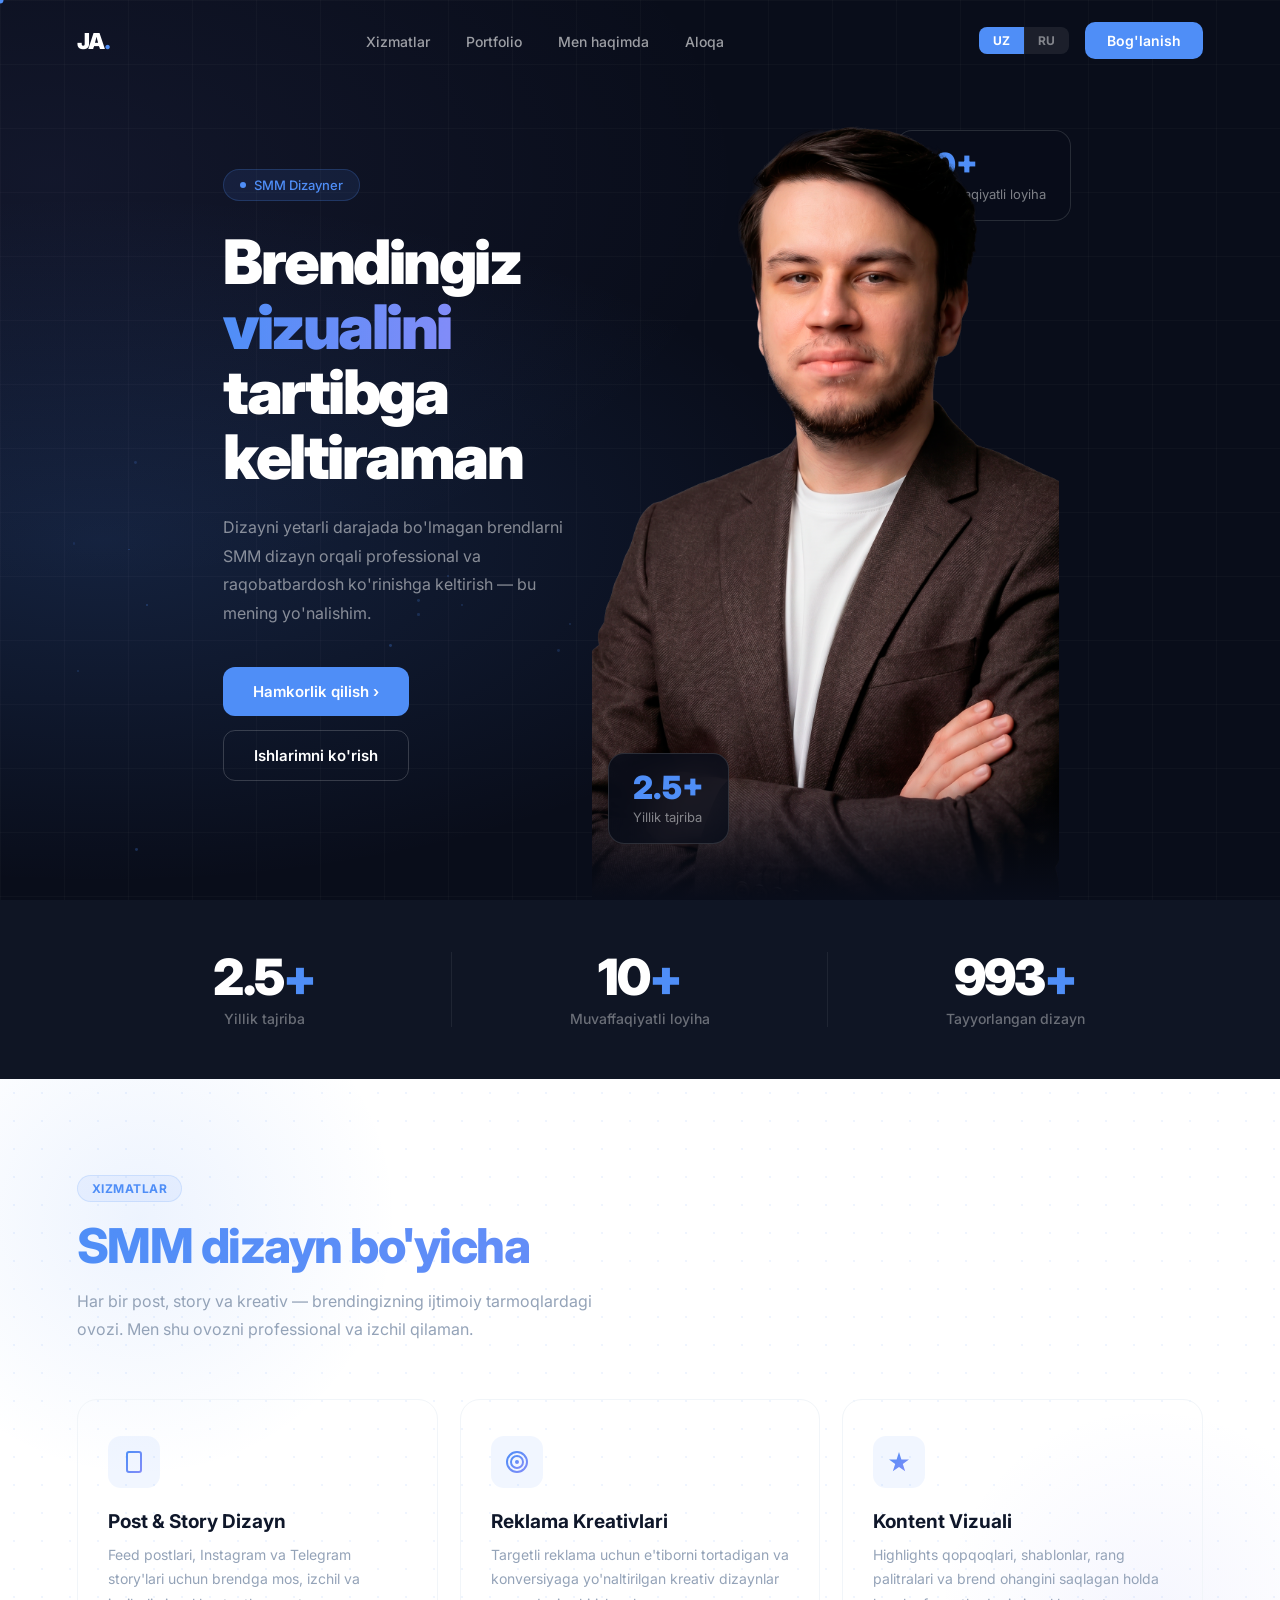
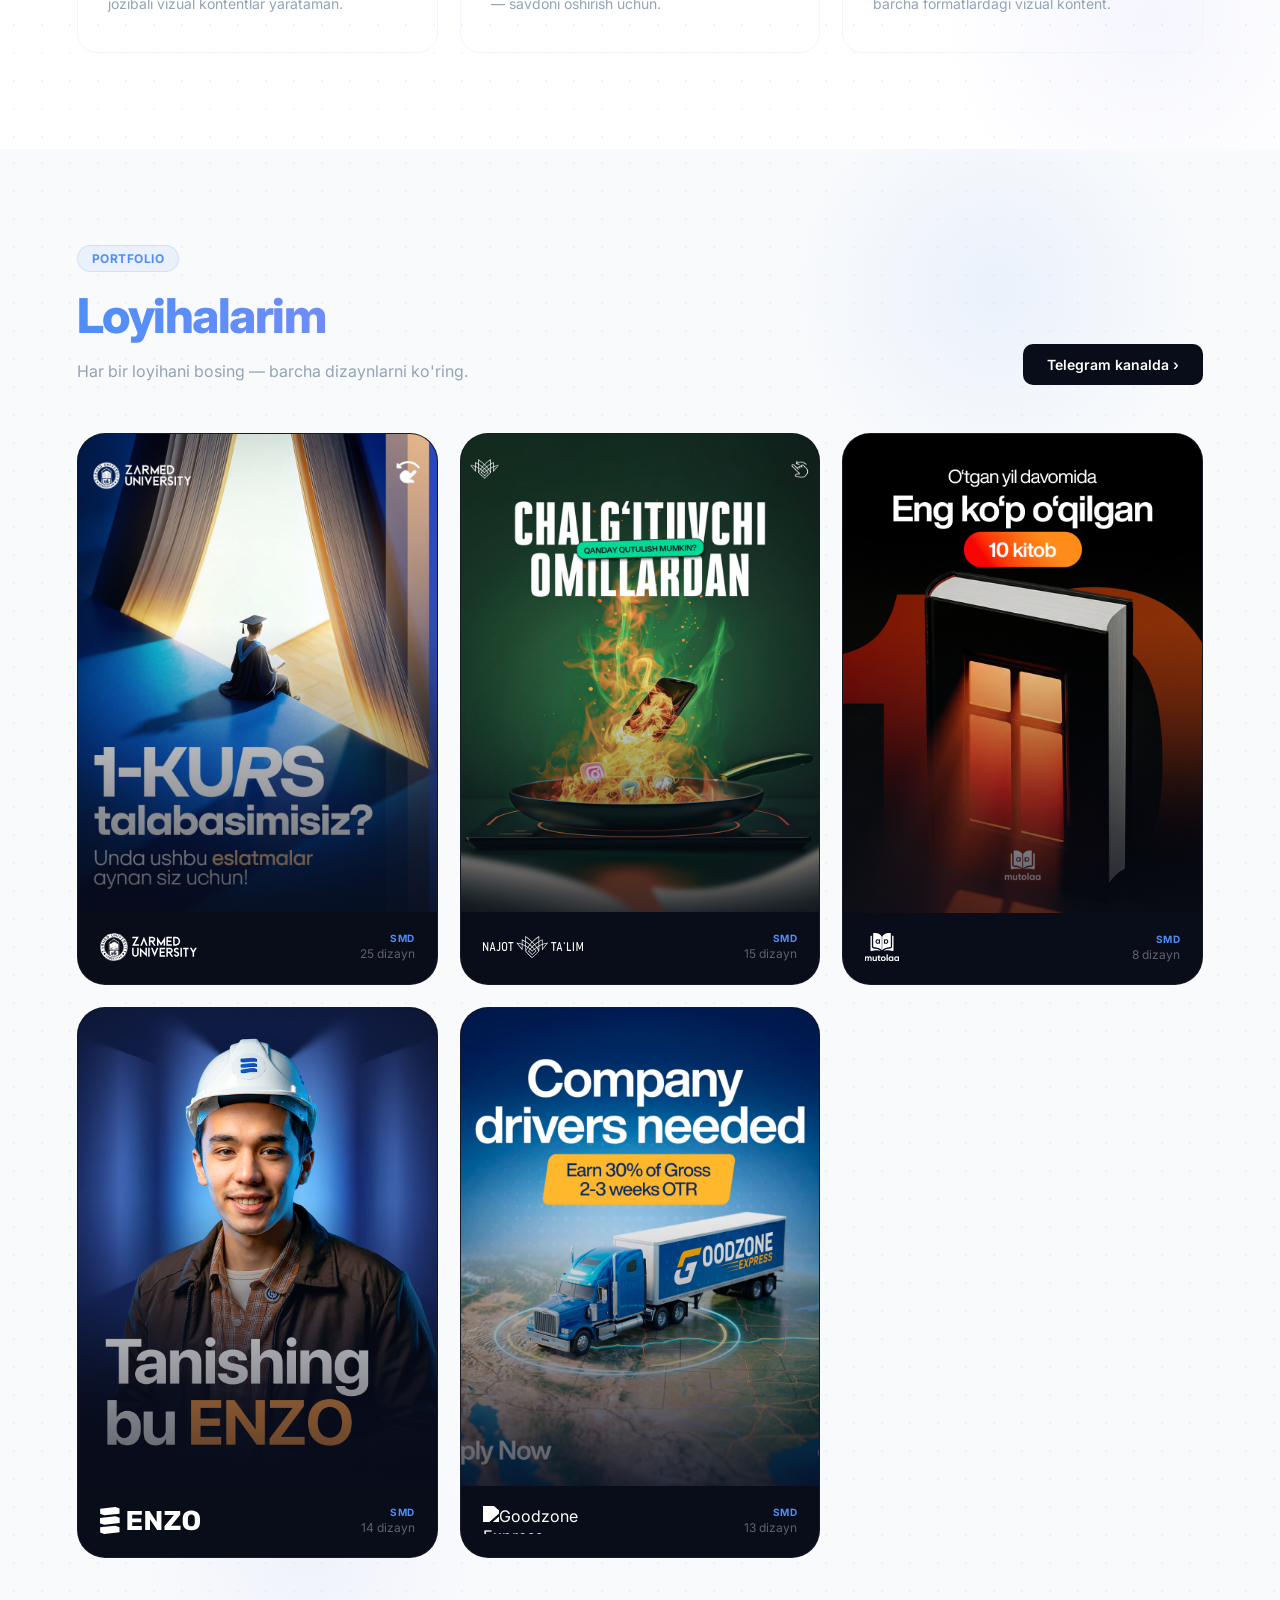
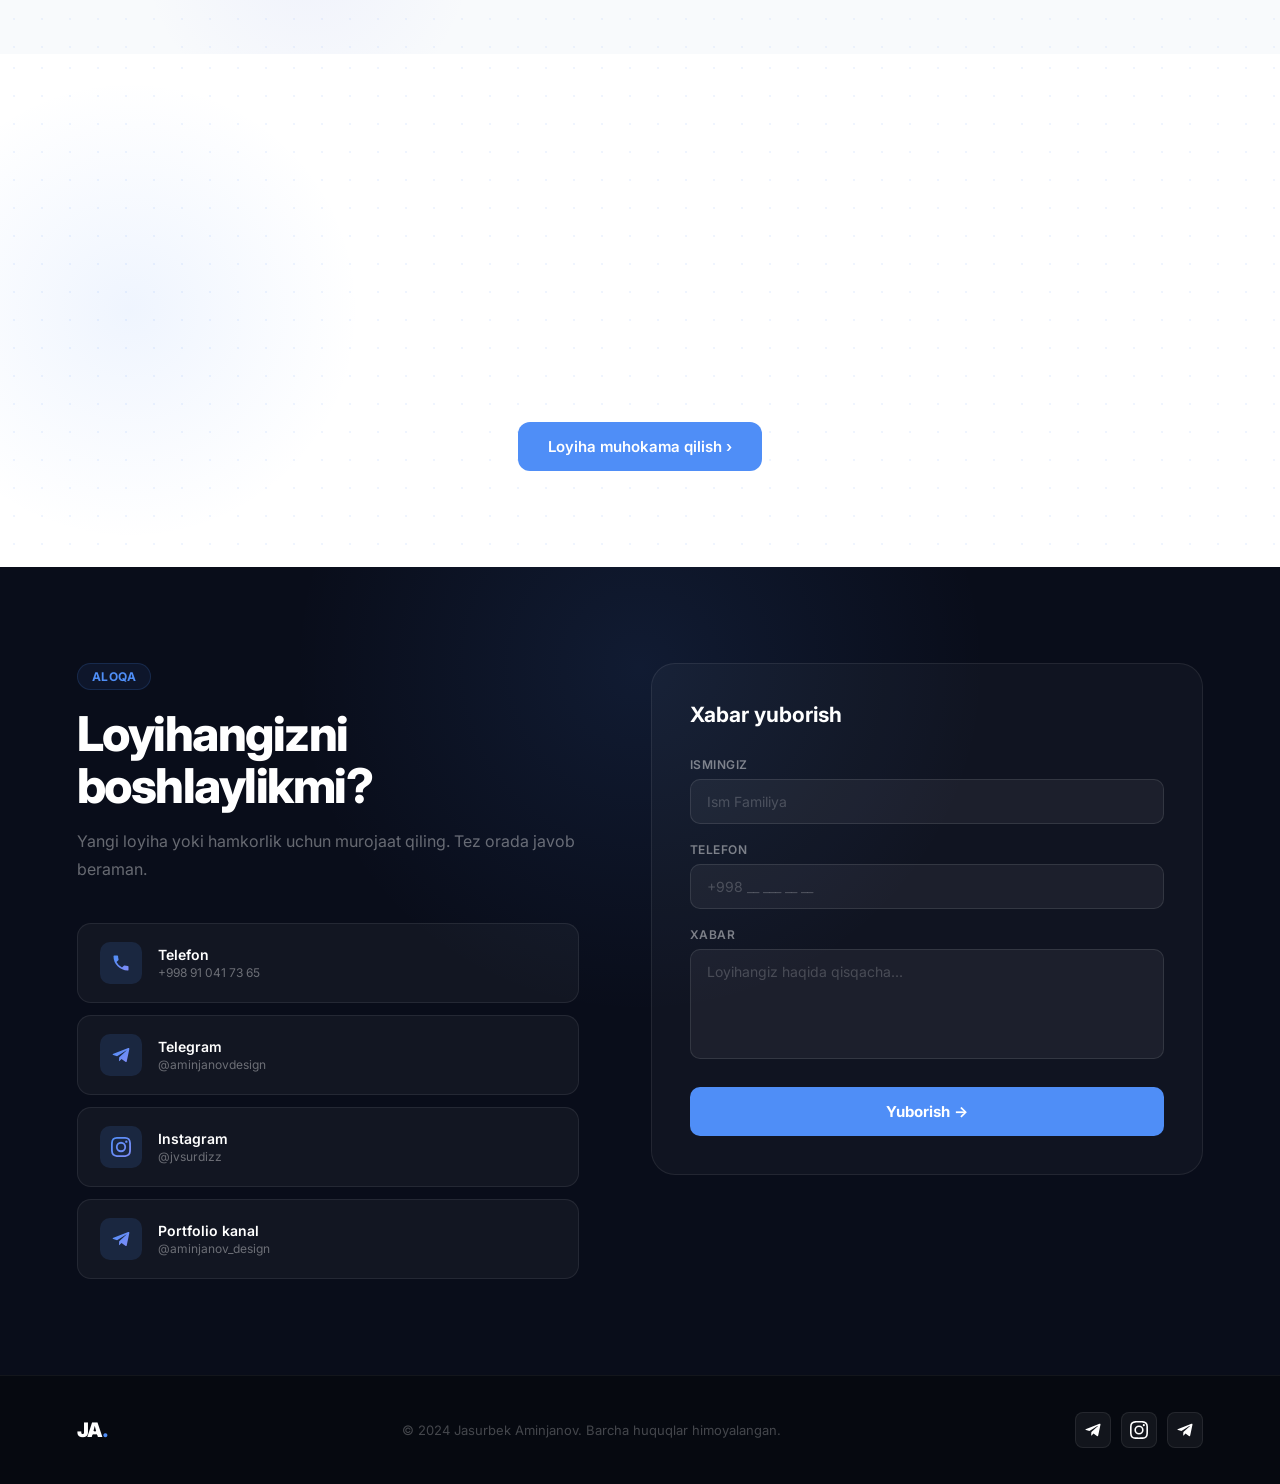
==== commit 2dcb0381: "Gradient headings, SVG service icons, fix Kreativlari typo" ====
--- a/index.html
+++ b/index.html
@@ -197,7 +197,7 @@
     .services .stitle,
     .portfolio .stitle,
     .about .stitle {
-      background: linear-gradient(130deg, #334155 0%, var(--acc) 100%);
+      background: linear-gradient(90deg, #4f8ef7 0%, #818cf8 100%);
       -webkit-background-clip: text; -webkit-text-fill-color: transparent; background-clip: text;
       display: block;
     }
@@ -485,17 +485,35 @@
     </div>
     <div class="svc-grid">
       <div class="svc-card rv d1">
-        <div class="svc-icon">📱</div>
+        <div class="svc-icon">
+          <svg width="24" height="24" viewBox="0 0 24 24" fill="none" xmlns="http://www.w3.org/2000/svg">
+            <defs><linearGradient id="sg1" x1="0%" y1="0%" x2="100%" y2="100%"><stop offset="0%" stop-color="#4f8ef7"/><stop offset="100%" stop-color="#818cf8"/></linearGradient></defs>
+            <rect x="5" y="2" width="14" height="20" rx="2" ry="2" stroke="url(#sg1)" stroke-width="2" fill="none"/>
+            <line x1="12" y1="18" x2="12" y2="18" stroke="url(#sg1)" stroke-width="2" stroke-linecap="round"/>
+          </svg>
+        </div>
         <div class="svc-name" data-k="v1n">Post & Story Dizayn</div>
         <p class="svc-desc" data-k="v1d">Feed postlari, Instagram va Telegram story'lari uchun brendga mos, izchil va jozibali vizual kontentlar yarataman.</p>
       </div>
       <div class="svc-card rv d2">
-        <div class="svc-icon">🎯</div>
-        <div class="svc-name" data-k="v2n">Reklama Kreatiflari</div>
+        <div class="svc-icon">
+          <svg width="24" height="24" viewBox="0 0 24 24" fill="none" xmlns="http://www.w3.org/2000/svg">
+            <defs><linearGradient id="sg2" x1="0%" y1="0%" x2="100%" y2="100%"><stop offset="0%" stop-color="#4f8ef7"/><stop offset="100%" stop-color="#818cf8"/></linearGradient></defs>
+            <circle cx="12" cy="12" r="10" stroke="url(#sg2)" stroke-width="2" fill="none"/>
+            <circle cx="12" cy="12" r="6" stroke="url(#sg2)" stroke-width="2" fill="none"/>
+            <circle cx="12" cy="12" r="2" fill="url(#sg2)"/>
+          </svg>
+        </div>
+        <div class="svc-name" data-k="v2n">Reklama Kreativlari</div>
         <p class="svc-desc" data-k="v2d">Targetli reklama uchun e'tiborni tortadigan va konversiyaga yo'naltirilgan kreativ dizaynlar — savdoni oshirish uchun.</p>
       </div>
       <div class="svc-card rv d3">
-        <div class="svc-icon">✦</div>
+        <div class="svc-icon">
+          <svg width="24" height="24" viewBox="0 0 24 24" fill="none" xmlns="http://www.w3.org/2000/svg">
+            <defs><linearGradient id="sg3" x1="0%" y1="0%" x2="100%" y2="100%"><stop offset="0%" stop-color="#4f8ef7"/><stop offset="100%" stop-color="#818cf8"/></linearGradient></defs>
+            <path d="M12 2l2.4 7.4H22l-6.2 4.5 2.4 7.4L12 17l-6.2 4.3 2.4-7.4L2 9.4h7.6L12 2z" fill="url(#sg3)"/>
+          </svg>
+        </div>
         <div class="svc-name" data-k="v3n">Kontent Vizuali</div>
         <p class="svc-desc" data-k="v3d">Highlights qopqoqlari, shablonlar, rang palitralari va brend ohangini saqlagan holda barcha formatlardagi vizual kontent.</p>
       </div>
@@ -823,7 +841,7 @@
     vtag:'Xizmatlar',vtitle:"SMM dizayn bo'yicha",
     vsub:"Har bir post, story va kreativ — brendingizning ijtimoiy tarmoqlardagi ovozi. Men shu ovozni professional va izchil qilaman.",
     v1n:'Post & Story Dizayn',v1d:"Feed postlari, Instagram va Telegram story'lari uchun brendga mos, izchil va jozibali vizual kontentlar yarataman.",
-    v2n:'Reklama Kreatiflari',v2d:"Targetli reklama uchun e'tiborni tortadigan va konversiyaga yo'naltirilgan kreativ dizaynlar — savdoni oshirish uchun.",
+    v2n:'Reklama Kreativlari',v2d:"Targetli reklama uchun e'tiborni tortadigan va konversiyaga yo'naltirilgan kreativ dizaynlar — savdoni oshirish uchun.",
     v3n:'Kontent Vizuali',v3d:"Highlights qopqoqlari, shablonlar va brend ohangini saqlagan holda barcha formatlardagi vizual kontent.",
     ptag:'Portfolio',ptitle:'Loyihalarim',psub:"Har bir loyihani bosing — barcha dizaynlarni ko'ring.",
     pext:'Telegram kanalda ›',pbtn:"Ko'rish →",
